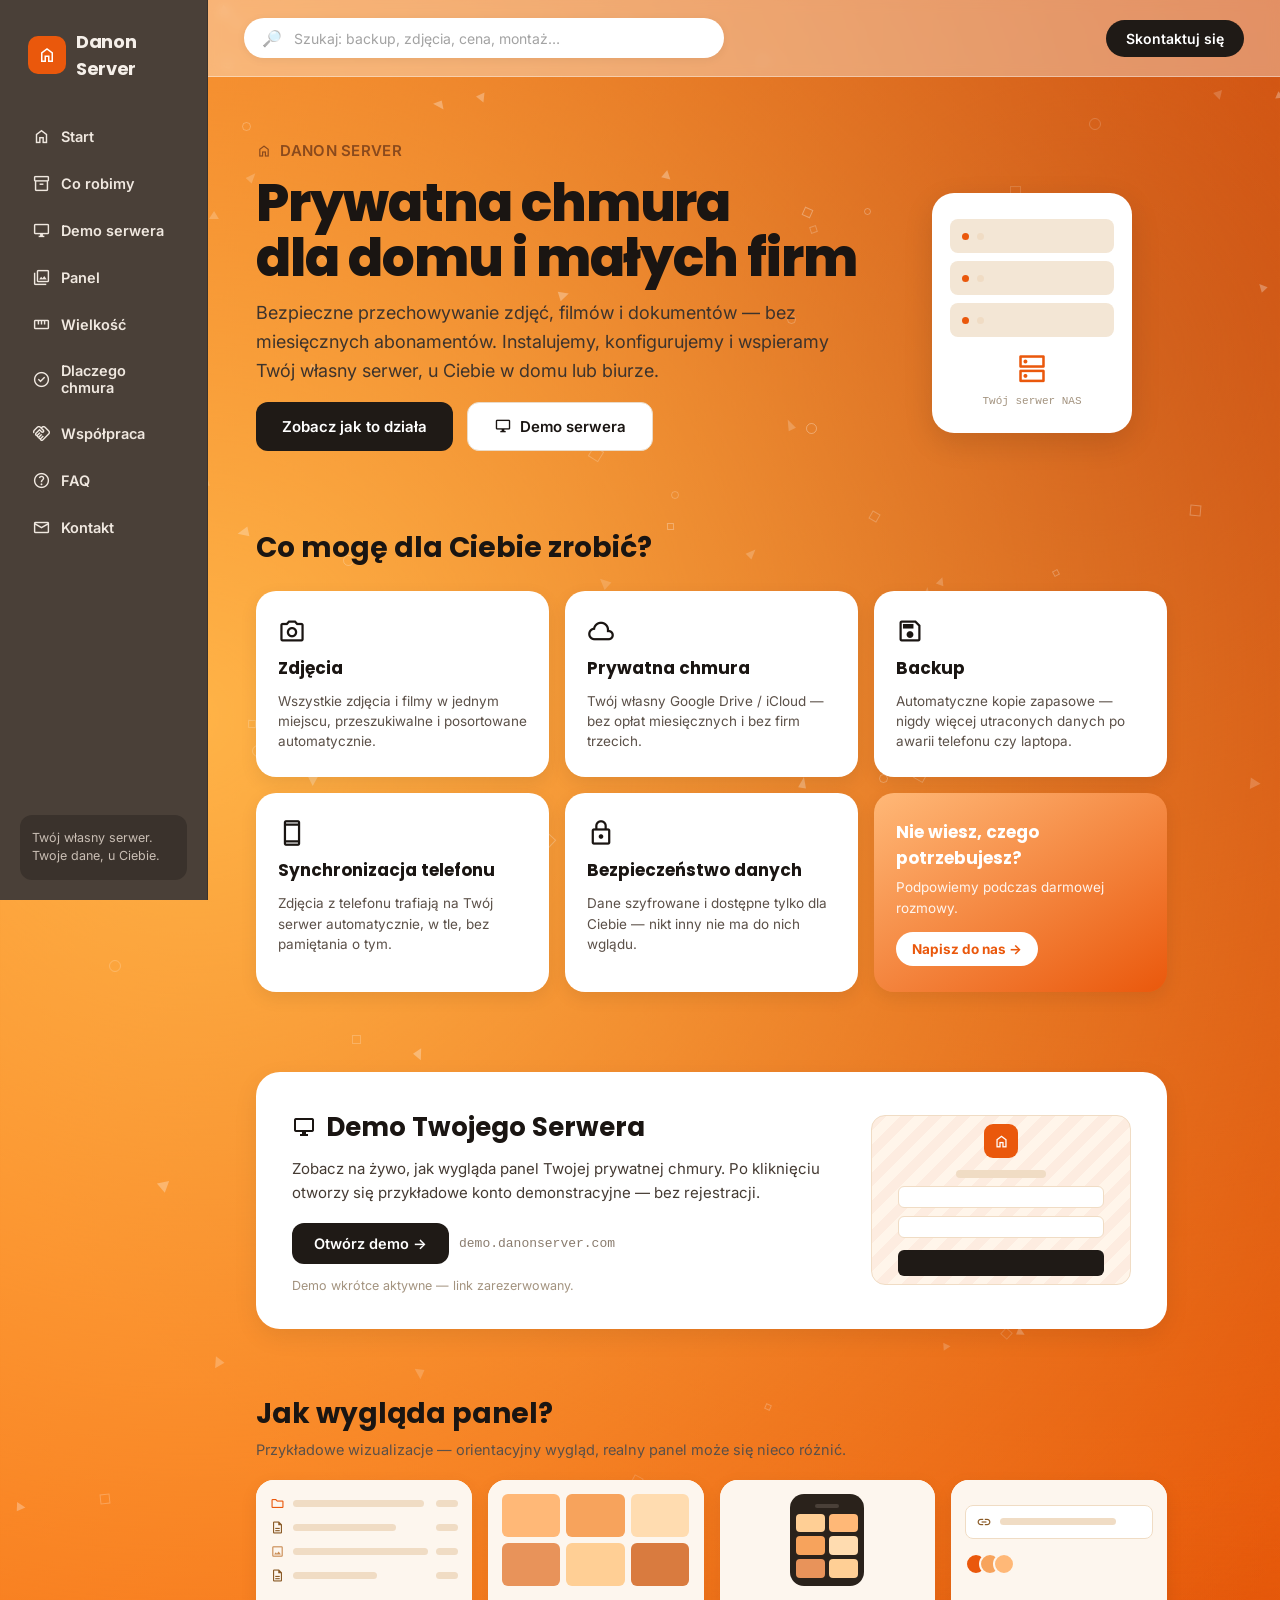
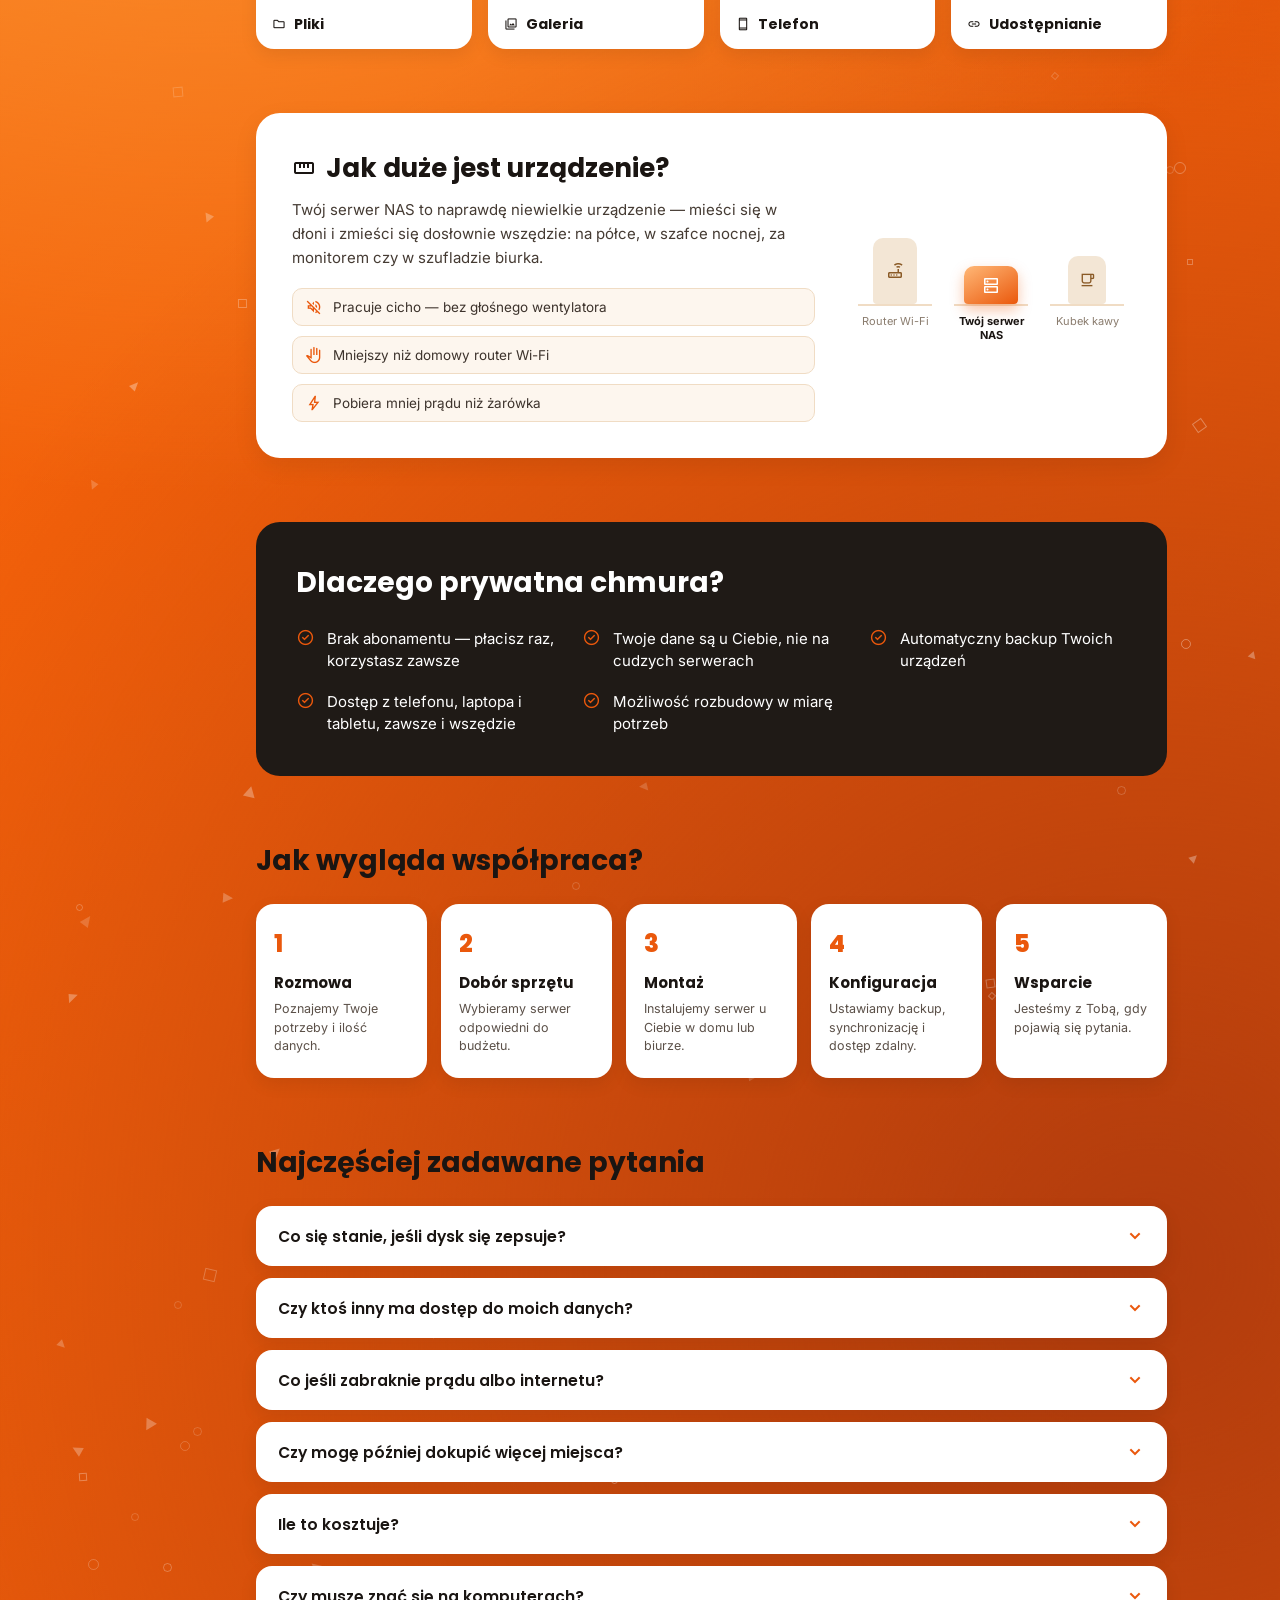
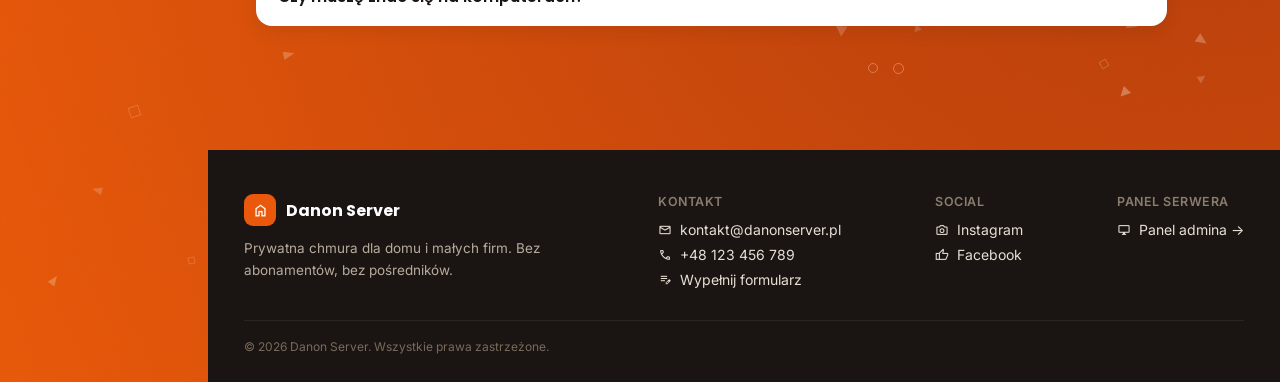
==== index.html @ 7f4d1f21 "Implement DanonServer landing page from Claude Design handoff Static HTML/CSS/JS site: sidebar nav, " ====
<!DOCTYPE html>
<html lang="pl">
<head>
<meta charset="utf-8">
<meta name="viewport" content="width=device-width, initial-scale=1">
<title>Danon Server — prywatna chmura dla domu i małych firm</title>
<meta name="description" content="Prywatna chmura NAS dla domu i małych firm — bezpieczne przechowywanie zdjęć, filmów i dokumentów bez miesięcznych abonamentów. Montaż, konfiguracja i wsparcie u Ciebie w domu lub biurze.">
<meta property="og:type" content="website">
<meta property="og:locale" content="pl_PL">
<meta property="og:title" content="Danon Server — prywatna chmura dla domu i małych firm">
<meta property="og:description" content="Bezpieczne przechowywanie zdjęć, filmów i dokumentów bez miesięcznych abonamentów. Montaż, konfiguracja i wsparcie Twojego własnego serwera NAS.">
<meta property="og:image" content="assets/og-image.png">
<meta name="twitter:card" content="summary_large_image">
<meta name="twitter:title" content="Danon Server — prywatna chmura dla domu i małych firm">
<meta name="twitter:description" content="Bezpieczne przechowywanie zdjęć, filmów i dokumentów bez miesięcznych abonamentów.">
<meta name="twitter:image" content="assets/og-image.png">
<link rel="preconnect" href="https://fonts.googleapis.com">
<link href="https://fonts.googleapis.com/css2?family=Poppins:wght@500;600;700;800&family=Inter:wght@400;500;600&display=swap" rel="stylesheet">
<link href="https://fonts.googleapis.com/css2?family=Material+Symbols+Outlined:opsz,wght,FILL,GRAD@24,400,0,0" rel="stylesheet">
<link rel="stylesheet" href="css/style.css">
</head>
<body>

<div class="page">

  <div class="bg-shapes" id="bg-shapes"></div>

  <aside class="sidebar">
    <div class="sidebar-brand">
      <div class="sidebar-brand-icon"><span class="msi">home</span></div>
      <div class="sidebar-brand-name">Danon Server</div>
    </div>

    <nav class="sidebar-nav">
      <a class="nav-link" href="#start"><span class="msi">home</span> <span class="nav-label">Start</span></a>
      <a class="nav-link" href="#usluga"><span class="msi">inventory_2</span> <span class="nav-label">Co robimy</span></a>
      <a class="nav-link" href="#demo"><span class="msi">desktop_windows</span> <span class="nav-label">Demo serwera</span></a>
      <a class="nav-link" href="#panel"><span class="msi">photo_library</span> <span class="nav-label">Panel</span></a>
      <a class="nav-link" href="#wielkosc"><span class="msi">straighten</span> <span class="nav-label">Wielkość</span></a>
      <a class="nav-link" href="#dlaczego"><span class="msi">check_circle</span> <span class="nav-label">Dlaczego chmura</span></a>
      <a class="nav-link" href="#wspolpraca"><span class="msi">handshake</span> <span class="nav-label">Współpraca</span></a>
      <a class="nav-link" href="#faq"><span class="msi">help</span> <span class="nav-label">FAQ</span></a>
      <a class="nav-link" href="#kontakt"><span class="msi">mail</span> <span class="nav-label">Kontakt</span></a>
    </nav>

    <div class="sidebar-note">Twój własny serwer.<br>Twoje dane, u Ciebie.</div>
  </aside>

  <div class="content">

    <header class="topbar">
      <div class="search">
        <span class="search-icon">🔎</span>
        <input type="text" placeholder="Szukaj: backup, zdjęcia, cena, montaż…">
      </div>
      <div class="topbar-actions">
        <a href="#kontakt" class="btn btn-dark" data-open-contact>Skontaktuj się</a>
      </div>
    </header>

    <main>

      <section id="start" class="hero">
        <div class="eyebrow"><span class="msi">home</span> DANON SERVER</div>
        <div class="hero-row">
          <div class="hero-text">
            <h1>Prywatna chmura<br>dla domu i małych firm</h1>
            <p>Bezpieczne przechowywanie zdjęć, filmów i dokumentów — bez miesięcznych abonamentów. Instalujemy, konfigurujemy i wspieramy Twój własny serwer, u Ciebie w domu lub biurze.</p>
            <div class="hero-actions">
              <a href="#usluga" class="btn btn-dark">Zobacz jak to działa</a>
              <a href="#demo" class="btn btn-light"><span class="msi">desktop_windows</span> Demo serwera</a>
            </div>
          </div>
          <div class="hero-graphic">
            <div class="hero-graphic-rows">
              <div class="hero-graphic-row"><span class="dot dot-on"></span><span class="dot"></span></div>
              <div class="hero-graphic-row"><span class="dot dot-on"></span><span class="dot"></span></div>
              <div class="hero-graphic-row"><span class="dot dot-on"></span><span class="dot"></span></div>
            </div>
            <span class="msi hero-graphic-icon">dns</span>
            <div class="hero-graphic-label">Twój serwer NAS</div>
          </div>
        </div>
      </section>

      <section id="usluga" class="services">
        <h2>Co mogę dla Ciebie zrobić?</h2>
        <div class="services-grid">
          <div class="card card-link">
            <div class="msi card-icon">photo_camera</div>
            <div class="card-title">Zdjęcia</div>
            <div class="card-desc">Wszystkie zdjęcia i filmy w jednym miejscu, przeszukiwalne i posortowane automatycznie.</div>
          </div>
          <div class="card card-link">
            <div class="msi card-icon">cloud</div>
            <div class="card-title">Prywatna chmura</div>
            <div class="card-desc">Twój własny Google Drive / iCloud — bez opłat miesięcznych i bez firm trzecich.</div>
          </div>
          <div class="card card-link">
            <div class="msi card-icon">save</div>
            <div class="card-title">Backup</div>
            <div class="card-desc">Automatyczne kopie zapasowe — nigdy więcej utraconych danych po awarii telefonu czy laptopa.</div>
          </div>
          <div class="card card-link">
            <div class="msi card-icon">smartphone</div>
            <div class="card-title">Synchronizacja telefonu</div>
            <div class="card-desc">Zdjęcia z telefonu trafiają na Twój serwer automatycznie, w tle, bez pamiętania o tym.</div>
          </div>
          <div class="card card-link">
            <div class="msi card-icon">lock</div>
            <div class="card-title">Bezpieczeństwo danych</div>
            <div class="card-desc">Dane szyfrowane i dostępne tylko dla Ciebie — nikt inny nie ma do nich wglądu.</div>
          </div>
          <div class="card card-cta">
            <div class="card-cta-title">Nie wiesz, czego potrzebujesz?</div>
            <div class="card-cta-desc">Podpowiemy podczas darmowej rozmowy.</div>
            <a href="#kontakt" class="card-cta-btn" data-open-contact>Napisz do nas →</a>
          </div>
        </div>
      </section>

      <section id="demo" class="demo">
        <div class="demo-box">
          <div class="demo-text">
            <h2><span class="msi">desktop_windows</span> Demo Twojego Serwera</h2>
            <p>Zobacz na żywo, jak wygląda panel Twojej prywatnej chmury. Po kliknięciu otworzy się przykładowe konto demonstracyjne — bez rejestracji.</p>
            <div class="demo-actions">
              <a href="https://demo.danonserver.com" class="btn btn-dark">Otwórz demo →</a>
              <span class="demo-url">demo.danonserver.com</span>
            </div>
            <div class="demo-note">Demo wkrótce aktywne — link zarezerwowany.</div>
          </div>
          <div class="demo-preview">
            <div class="mock-login">
              <div class="mock-login-logo"><span class="msi">home</span></div>
              <div class="mock-line mock-line-title"></div>
              <div class="mock-input"></div>
              <div class="mock-input"></div>
              <div class="mock-login-btn"></div>
            </div>
          </div>
        </div>
      </section>

      <section id="panel" class="panel">
        <h2>Jak wygląda panel?</h2>
        <p class="panel-subtitle">Przykładowe wizualizacje — orientacyjny wygląd, realny panel może się nieco różnić.</p>
        <div class="panel-grid">
          <div class="panel-card">
            <div class="panel-thumb panel-thumb-files">
              <div class="mock-files">
                <div class="mock-file-row"><span class="msi mock-file-icon" style="color:#ea580c;">folder</span><span class="mock-line" style="width:70%;"></span><span class="mock-line mock-line-sm"></span></div>
                <div class="mock-file-row"><span class="msi mock-file-icon" style="color:#8a5a26;">description</span><span class="mock-line" style="width:55%;"></span><span class="mock-line mock-line-sm"></span></div>
                <div class="mock-file-row"><span class="msi mock-file-icon" style="color:#c98b52;">image</span><span class="mock-line" style="width:80%;"></span><span class="mock-line mock-line-sm"></span></div>
                <div class="mock-file-row"><span class="msi mock-file-icon" style="color:#8a5a26;">description</span><span class="mock-line" style="width:45%;"></span><span class="mock-line mock-line-sm"></span></div>
              </div>
            </div>
            <div class="panel-label"><span class="msi">folder</span> Pliki</div>
          </div>
          <div class="panel-card">
            <div class="panel-thumb panel-thumb-gallery">
              <div class="mock-gallery">
                <span style="background:#ffb877;"></span><span style="background:#f7a35c;"></span><span style="background:#ffdcb0;"></span>
                <span style="background:#e8935a;"></span><span style="background:#ffcf95;"></span><span style="background:#d97b3f;"></span>
              </div>
            </div>
            <div class="panel-label"><span class="msi">photo_library</span> Galeria</div>
          </div>
          <div class="panel-card">
            <div class="panel-thumb panel-thumb-phone">
              <div class="mock-phone">
                <div class="mock-phone-notch"></div>
                <div class="mock-phone-grid">
                  <span style="background:#ffcf95;"></span><span style="background:#ffb877;"></span>
                  <span style="background:#f7a35c;"></span><span style="background:#ffdcb0;"></span>
                  <span style="background:#e8935a;"></span><span style="background:#ffcf95;"></span>
                </div>
              </div>
            </div>
            <div class="panel-label"><span class="msi">smartphone</span> Telefon</div>
          </div>
          <div class="panel-card">
            <div class="panel-thumb panel-thumb-share">
              <div class="mock-share">
                <div class="mock-share-row"><span class="msi" style="color:#8a5a26; font-size:16px;">link</span><span class="mock-line" style="width:70%;"></span></div>
                <div class="mock-share-avatars"><span></span><span></span><span></span></div>
              </div>
            </div>
            <div class="panel-label"><span class="msi">link</span> Udostępnianie</div>
          </div>
        </div>
      </section>

      <section id="wielkosc" class="size">
        <div class="size-box">
          <div class="size-text">
            <h2><span class="msi">straighten</span> Jak duże jest urządzenie?</h2>
            <p>Twój serwer NAS to naprawdę niewielkie urządzenie — mieści się w dłoni i zmieści się dosłownie wszędzie: na półce, w szafce nocnej, za monitorem czy w szufladzie biurka.</p>
            <div class="size-badges">
              <div class="size-badge"><span class="msi">volume_off</span> Pracuje cicho — bez głośnego wentylatora</div>
              <div class="size-badge"><span class="msi">back_hand</span> Mniejszy niż domowy router Wi-Fi</div>
              <div class="size-badge"><span class="msi">bolt</span> Pobiera mniej prądu niż żarówka</div>
            </div>
          </div>
          <div class="size-compare">
            <div class="size-compare-item">
              <div class="size-shape-slot"><div class="size-shape size-shape-router"><span class="msi">router</span></div></div>
              <div class="size-compare-label">Router Wi-Fi</div>
            </div>
            <div class="size-compare-item">
              <div class="size-shape-slot"><div class="size-shape size-shape-nas"><span class="msi">dns</span></div></div>
              <div class="size-compare-label size-compare-label-main">Twój serwer NAS</div>
            </div>
            <div class="size-compare-item">
              <div class="size-shape-slot"><div class="size-shape size-shape-cup"><span class="msi">local_cafe</span></div></div>
              <div class="size-compare-label">Kubek kawy</div>
            </div>
          </div>
        </div>
      </section>

      <section id="dlaczego" class="why">
        <div class="why-box">
          <h2>Dlaczego prywatna chmura?</h2>
          <div class="why-grid">
            <div class="why-item"><span class="msi">check_circle</span><span>Brak abonamentu — płacisz raz, korzystasz zawsze</span></div>
            <div class="why-item"><span class="msi">check_circle</span><span>Twoje dane są u Ciebie, nie na cudzych serwerach</span></div>
            <div class="why-item"><span class="msi">check_circle</span><span>Automatyczny backup Twoich urządzeń</span></div>
            <div class="why-item"><span class="msi">check_circle</span><span>Dostęp z telefonu, laptopa i tabletu, zawsze i wszędzie</span></div>
            <div class="why-item"><span class="msi">check_circle</span><span>Możliwość rozbudowy w miarę potrzeb</span></div>
          </div>
        </div>
      </section>

      <section id="wspolpraca" class="process">
        <h2>Jak wygląda współpraca?</h2>
        <div class="process-grid">
          <div class="process-card">
            <div class="process-num">1</div>
            <div class="process-title">Rozmowa</div>
            <div class="process-desc">Poznajemy Twoje potrzeby i ilość danych.</div>
          </div>
          <div class="process-card">
            <div class="process-num">2</div>
            <div class="process-title">Dobór sprzętu</div>
            <div class="process-desc">Wybieramy serwer odpowiedni do budżetu.</div>
          </div>
          <div class="process-card">
            <div class="process-num">3</div>
            <div class="process-title">Montaż</div>
            <div class="process-desc">Instalujemy serwer u Ciebie w domu lub biurze.</div>
          </div>
          <div class="process-card">
            <div class="process-num">4</div>
            <div class="process-title">Konfiguracja</div>
            <div class="process-desc">Ustawiamy backup, synchronizację i dostęp zdalny.</div>
          </div>
          <div class="process-card">
            <div class="process-num">5</div>
            <div class="process-title">Wsparcie</div>
            <div class="process-desc">Jesteśmy z Tobą, gdy pojawią się pytania.</div>
          </div>
        </div>
      </section>

      <section id="faq" class="faq">
        <h2>Najczęściej zadawane pytania</h2>
        <div class="faq-list">
          <details class="faq-item">
            <summary>Co się stanie, jeśli dysk się zepsuje?</summary>
            <div class="faq-answer">W zależności od wybranej konfiguracji dane mogą być zabezpieczone kopią zapasową lub redundancją dysków (RAID) — dobieramy to podczas pierwszej rozmowy, tak żeby ryzyko utraty danych było jak najmniejsze. W razie awarii pomagamy w wymianie sprzętu.</div>
          </details>
          <details class="faq-item">
            <summary>Czy ktoś inny ma dostęp do moich danych?</summary>
            <div class="faq-answer">Nie. Dane trafiają wyłącznie na Twój prywatny serwer, u Ciebie w domu lub biurze — nie przechodzą przez zewnętrzne firmy ani chmury publiczne.</div>
          </details>
          <details class="faq-item">
            <summary>Co jeśli zabraknie prądu albo internetu?</summary>
            <div class="faq-answer">Serwer wznawia pracę automatycznie po przywróceniu zasilania. Bez internetu nie zadziała zdalny dostęp spoza domu, ale pliki dostępne w Twojej sieci lokalnej pozostają na miejscu.</div>
          </details>
          <details class="faq-item">
            <summary>Czy mogę później dokupić więcej miejsca?</summary>
            <div class="faq-answer">Tak — to jedna z głównych zalet własnego serwera. W miarę potrzeb możemy rozbudować przestrzeń dyskową, bez przenoszenia się na inną usługę.</div>
          </details>
          <details class="faq-item">
            <summary>Ile to kosztuje?</summary>
            <div class="faq-answer">Cena zależy od wybranego sprzętu i zakresu usługi (montaż, konfiguracja, wsparcie). Najlepiej ustalić to podczas krótkiej, darmowej rozmowy — <a href="#kontakt" data-open-contact>napisz do nas</a>.</div>
          </details>
          <details class="faq-item">
            <summary>Czy muszę znać się na komputerach?</summary>
            <div class="faq-answer">Nie. Całą instalację i konfigurację robimy za Ciebie, a panel jest prosty w obsłudze — podobnie jak aplikacja w telefonie.</div>
          </details>
        </div>
      </section>

    </main>

    <footer id="kontakt" class="footer">
      <div class="footer-row">
        <div class="footer-brand">
          <div class="footer-brand-head">
            <div class="footer-brand-icon"><span class="msi">home</span></div>
            <div class="footer-brand-name">Danon Server</div>
          </div>
          <div class="footer-brand-desc">Prywatna chmura dla domu i małych firm. Bez abonamentów, bez pośredników.</div>
        </div>
        <div class="footer-col">
          <div class="footer-col-title">KONTAKT</div>
          <a href="mailto:kontakt@danonserver.pl"><span class="msi">mail</span> kontakt@danonserver.pl</a>
          <a href="tel:+48123456789"><span class="msi">call</span> +48 123 456 789</a>
          <a href="#kontakt" data-open-contact><span class="msi">edit_note</span> Wypełnij formularz</a>
        </div>
        <div class="footer-col">
          <div class="footer-col-title">SOCIAL</div>
          <a href="https://instagram.com/danonserver"><span class="msi">photo_camera</span> Instagram</a>
          <a href="https://facebook.com/danonserver"><span class="msi">thumb_up</span> Facebook</a>
        </div>
        <div class="footer-col">
          <div class="footer-col-title">PANEL SERWERA</div>
          <a href="http://192.168.0.199:3000/"><span class="msi">desktop_windows</span> Panel admina →</a>
        </div>
      </div>
      <div class="footer-bottom">© 2026 Danon Server. Wszystkie prawa zastrzeżone.</div>
    </footer>

  </div>
</div>

<div class="modal-overlay" id="contact-modal" hidden>
  <div class="modal" role="dialog" aria-modal="true" aria-labelledby="contact-modal-title">
    <button type="button" class="modal-close" id="contact-modal-close" aria-label="Zamknij formularz">
      <span class="msi">close</span>
    </button>

    <div id="contact-form-wrap">
      <h3 id="contact-modal-title">Skontaktuj się z nami</h3>
      <p class="modal-sub">Zostaw namiary — oddzwonimy lub napiszemy z wyceną dopasowaną do Twoich potrzeb.</p>

      <form id="contact-form" novalidate>
        <label class="form-label">
          E-mail lub numer telefonu *
          <input type="text" name="contact" id="contact-field" required placeholder="np. jan@przyklad.pl lub 600 000 000">
        </label>

        <fieldset class="form-fieldset">
          <legend>Do czego potrzebujesz serwera?</legend>
          <div class="pill-row">
            <label class="radio-pill"><input type="radio" name="usage" value="Dom" checked><span>Dom</span></label>
            <label class="radio-pill"><input type="radio" name="usage" value="Firma"><span>Firma</span></label>
          </div>
        </fieldset>

        <fieldset class="form-fieldset">
          <legend>Ile miejsca potrzebujesz?</legend>
          <div class="pill-row">
            <label class="radio-pill"><input type="radio" name="storage" value="500 GB"><span>500 GB</span></label>
            <label class="radio-pill"><input type="radio" name="storage" value="1 TB" checked><span>1 TB</span></label>
            <label class="radio-pill"><input type="radio" name="storage" value="2 TB"><span>2 TB</span></label>
            <label class="radio-pill"><input type="radio" name="storage" value="4 TB+"><span>4 TB+</span></label>
            <label class="radio-pill"><input type="radio" name="storage" value="Nie wiem"><span>Nie wiem</span></label>
          </div>
        </fieldset>

        <label class="form-label">
          Preferowana pora kontaktu
          <select name="when">
            <option value="Dowolna pora">Dowolna pora</option>
            <option value="8:00–12:00">8:00–12:00</option>
            <option value="12:00–16:00">12:00–16:00</option>
            <option value="16:00–20:00">16:00–20:00</option>
            <option value="Inna – napiszę w wiadomości">Inna – napiszę w wiadomości</option>
          </select>
        </label>

        <fieldset class="form-fieldset">
          <legend>Jak wolisz, żebyśmy się odezwali?</legend>
          <div class="pill-row">
            <label class="radio-pill"><input type="radio" name="method" value="E-mail" checked><span>E-mail</span></label>
            <label class="radio-pill"><input type="radio" name="method" value="SMS"><span>SMS</span></label>
            <label class="radio-pill"><input type="radio" name="method" value="Telefonicznie"><span>Telefonicznie</span></label>
          </div>
        </fieldset>

        <label class="form-label">
          Wiadomość (opcjonalnie)
          <textarea name="message" rows="3" placeholder="Opisz w skrócie swoją sytuację albo zadaj pytanie…"></textarea>
        </label>

        <label class="checkbox-row">
          <input type="checkbox" name="moreInfo">
          <span>Chcę otrzymać więcej informacji o usłudze, zanim porozmawiamy</span>
        </label>

        <div class="form-error" id="contact-form-error" hidden>Podaj e-mail lub numer telefonu, żebyśmy mogli się z Tobą skontaktować.</div>

        <button type="submit" class="btn btn-dark form-submit">Wyślij zapytanie</button>
      </form>
    </div>

    <div id="contact-form-done" class="contact-done" hidden>
      <span class="msi contact-done-icon">check_circle</span>
      <h3>Otwieramy wiadomość e-mail</h3>
      <p>Przygotowaliśmy gotową wiadomość z Twoimi odpowiedziami — wystarczy ją wysłać z Twojego programu pocztowego. Odezwiemy się najszybciej jak to możliwe.</p>
      <button type="button" class="btn btn-light" id="contact-form-close-done">Zamknij</button>
    </div>
  </div>
</div>

<script src="js/main.js"></script>
</body>
</html>
---- css/style.css ----
:root {
  --sidebar-w: 208px;
}

* { box-sizing: border-box; }

html, body {
  margin: 0;
  background: #0d0d0d;
  overflow-x: hidden;
  scroll-behavior: smooth;
}

body {
  font-family: 'Inter', sans-serif;
  color: #262220;
}

a { color: #c2410c; text-decoration: none; }
a:hover { color: #ea580c; }
::placeholder { color: #a3a3a3; }

.msi {
  font-family: 'Material Symbols Outlined';
  font-weight: 400;
  font-style: normal;
  line-height: 1;
  vertical-align: middle;
  display: inline-block;
}

/* ---------- page / background ---------- */

.page {
  display: flex;
  min-height: 100vh;
  position: relative;
  overflow-x: hidden;
  background:
    radial-gradient(circle at 15% 20%, #ffb347 0%, transparent 45%),
    radial-gradient(circle at 85% 10%, #c1440e 0%, transparent 40%),
    radial-gradient(circle at 90% 80%, #b23c0d 0%, transparent 45%),
    linear-gradient(135deg, #ff7a1a 0%, #f2600a 45%, #e0540a 100%);
}

.bg-shapes {
  position: absolute;
  inset: 0;
  pointer-events: none;
  z-index: 1;
  overflow: hidden;
}

.bg-shapes span {
  position: absolute;
}

/* ---------- sidebar ---------- */

.sidebar {
  width: var(--sidebar-w);
  background: #4a4038;
  border-right: 1px solid #3a322c;
  padding: 28px 20px 20px;
  display: flex;
  flex-direction: column;
  gap: 6px;
  position: fixed;
  left: 0;
  top: 0;
  height: 100vh;
  overflow-y: auto;
  z-index: 10;
}

.sidebar-brand {
  display: flex;
  align-items: center;
  gap: 10px;
  margin-bottom: 28px;
  padding: 0 8px;
}

.sidebar-brand-icon {
  width: 38px;
  height: 38px;
  border-radius: 10px;
  background: #ea580c;
  display: flex;
  align-items: center;
  justify-content: center;
  flex: 0 0 auto;
  color: #fff;
  font-size: 20px;
}

.sidebar-brand-name {
  font-family: 'Poppins', sans-serif;
  font-weight: 700;
  font-size: 18px;
  color: #f5efe9;
  letter-spacing: -0.02em;
}

.sidebar-nav {
  display: flex;
  flex-direction: column;
  gap: 6px;
}

.nav-link {
  padding: 11px 12px;
  border-radius: 10px;
  font-weight: 600;
  font-size: 14.5px;
  color: #f0e8e0;
  display: flex;
  align-items: center;
  gap: 10px;
}

.nav-link .msi { font-size: 19px; }
.nav-link:hover { background: rgba(255,255,255,0.08); color: #f0e8e0; }

.sidebar-note {
  margin-top: auto;
  padding: 14px 12px;
  background: #3a322c;
  border-radius: 12px;
  font-size: 12.5px;
  color: #c9beb4;
  line-height: 1.5;
  flex-shrink: 0;
}

/* ---------- content ---------- */

.content {
  flex: 1;
  display: flex;
  flex-direction: column;
  min-width: 0;
  overflow-x: hidden;
  margin-left: var(--sidebar-w);
  position: relative;
  z-index: 2;
}

.topbar {
  display: flex;
  align-items: center;
  gap: 16px;
  padding: 18px 36px;
  background: rgba(255,255,255,0.35);
  backdrop-filter: blur(6px);
  border-bottom: 1px solid rgba(255,255,255,0.4);
  position: sticky;
  top: 0;
  z-index: 5;
}

.search {
  flex: 1 1 auto;
  min-width: 0;
  max-width: 480px;
  display: flex;
  align-items: center;
  gap: 10px;
  background: #fff;
  border-radius: 999px;
  padding: 10px 18px;
  box-shadow: 0 2px 10px rgba(0,0,0,0.06);
}

.search-icon { opacity: 0.5; }

.search input {
  border: none;
  outline: none;
  flex: 1;
  min-width: 0;
  font-family: 'Inter', sans-serif;
  font-size: 14px;
  background: transparent;
  color: #262220;
}

.topbar-actions {
  margin-left: auto;
  display: flex;
  gap: 10px;
  flex-shrink: 0;
}

.btn {
  font-weight: 600;
  transition: background .15s;
  display: inline-flex;
  align-items: center;
  gap: 8px;
}

.btn-dark {
  background: #1f1a16;
  color: #fff;
  font-size: 14px;
  padding: 10px 20px;
  border-radius: 999px;
}
.btn-dark:hover { background: #1f1f1f; color: #fff; }

main {
  padding: 0 113px 80px 48px;
  max-width: 100%;
  width: 100%;
}

section { scroll-margin-top: 90px; }

/* ---------- hero ---------- */

.hero {
  padding: 64px 0 40px;
  display: flex;
  flex-direction: column;
  gap: 16px;
}

.eyebrow {
  font-size: 15px;
  font-weight: 600;
  color: #8a4a1d;
  letter-spacing: 0.02em;
  display: flex;
  align-items: center;
  gap: 8px;
}
.eyebrow .msi { font-size: 16px; }

.hero-row {
  display: flex;
  align-items: center;
  justify-content: flex-start;
  gap: 36px;
  flex-wrap: wrap;
}

.hero-text {
  flex: 1 1 480px;
  min-width: 280px;
  max-width: 640px;
}

.hero-text h1 {
  font-family: 'Poppins', sans-serif;
  font-size: 52px;
  font-weight: 800;
  line-height: 1.05;
  margin: 0;
  color: #1a1512;
  letter-spacing: -0.02em;
}

.hero-text p {
  font-size: 18px;
  line-height: 1.6;
  color: #3d332c;
  max-width: 600px;
  margin: 14px 0 8px;
}

.hero-actions {
  display: flex;
  gap: 14px;
  margin-top: 16px;
}

.btn-dark.hero-actions,
.hero-actions .btn-dark {
  font-size: 15px;
  padding: 14px 26px;
  border-radius: 12px;
}

.btn-light {
  background: #fff;
  color: #1a1512;
  font-size: 15px;
  padding: 14px 26px;
  border-radius: 12px;
  border: 1px solid #eadbc8;
}
.btn-light .msi { font-size: 18px; }

.hero-graphic {
  flex: 0 0 200px;
  display: flex;
  flex-direction: column;
  align-items: center;
  gap: 10px;
  background: #fff;
  border-radius: 22px;
  padding: 26px 18px;
  box-shadow: 0 10px 30px rgba(0,0,0,0.12);
}

.hero-graphic-rows {
  width: 100%;
  display: flex;
  flex-direction: column;
  gap: 8px;
}

.hero-graphic-row {
  height: 34px;
  border-radius: 8px;
  background: #f3e6d5;
  display: flex;
  align-items: center;
  padding: 0 12px;
  gap: 8px;
}

.dot {
  width: 7px;
  height: 7px;
  border-radius: 50%;
  background: #f0dcc4;
  flex: 0 0 auto;
}
.dot-on { background: #ea580c; }

.hero-graphic-icon {
  font-size: 34px;
  color: #ea580c;
  margin-top: 4px;
}

.hero-graphic-label {
  font-size: 11px;
  color: #a3937f;
  font-family: monospace;
  text-align: center;
}

/* ---------- services ---------- */

.services { padding: 36px 0; }

.services h2 {
  font-family: 'Poppins', sans-serif;
  font-size: 28px;
  font-weight: 700;
  color: #1a1512;
  margin: 0 0 22px;
}

.services-grid {
  display: grid;
  grid-template-columns: repeat(3, 1fr);
  gap: 16px;
}

.card {
  background: #fff;
  border-radius: 20px;
  padding: 26px 22px;
  display: flex;
  flex-direction: column;
  gap: 10px;
  box-shadow: 0 6px 18px rgba(0,0,0,0.08);
}

.card-link { transition: all .18s; }
.card-link:hover { transform: translateY(-3px); box-shadow: 0 14px 30px rgba(0,0,0,0.18); }

.card-icon { font-size: 28px; color: #1a1512; }

.card-title {
  font-family: 'Poppins', sans-serif;
  font-weight: 700;
  font-size: 17px;
  color: #1a1512;
}

.card-desc {
  font-size: 13.5px;
  color: #5b5048;
  line-height: 1.5;
}

.card-cta {
  background: linear-gradient(150deg, #ffb877, #ea580c);
  border-radius: 20px;
  padding: 26px 22px;
  display: flex;
  flex-direction: column;
  justify-content: center;
  gap: 6px;
  color: #fff;
}

.card-cta-title {
  font-family: 'Poppins', sans-serif;
  font-weight: 700;
  font-size: 17px;
}

.card-cta-desc {
  font-size: 13.5px;
  opacity: 0.9;
  line-height: 1.5;
}

.card-cta-btn {
  margin-top: 8px;
  align-self: flex-start;
  background: #fff;
  color: #ea580c;
  font-weight: 700;
  font-size: 13.5px;
  padding: 9px 16px;
  border-radius: 999px;
}
.card-cta-btn:hover { color: #ea580c; }

/* ---------- demo ---------- */

.demo { padding: 44px 0; }

.demo-box {
  background: #fff;
  border-radius: 24px;
  padding: 36px;
  box-shadow: 0 8px 24px rgba(0,0,0,0.08);
  display: flex;
  align-items: center;
  gap: 32px;
  flex-wrap: wrap;
}

.demo-text { flex: 1; min-width: 260px; }

.demo-text h2 {
  font-family: 'Poppins', sans-serif;
  font-size: 26px;
  font-weight: 700;
  color: #1a1512;
  margin: 0 0 10px;
  display: flex;
  align-items: center;
  gap: 10px;
}
.demo-text h2 .msi { font-size: 24px; }

.demo-text p {
  font-size: 15px;
  line-height: 1.6;
  color: #453b33;
  margin: 0 0 18px;
}

.demo-actions {
  display: flex;
  gap: 10px;
  flex-wrap: wrap;
  align-items: center;
}

.demo-actions .btn-dark {
  font-size: 14.5px;
  padding: 12px 22px;
  border-radius: 12px;
}

.demo-url {
  font-size: 13px;
  color: #8a7c6e;
  font-family: monospace;
}

.demo-note {
  margin-top: 14px;
  font-size: 12.5px;
  color: #a3937f;
}

.demo-preview {
  flex: 0 0 260px;
  height: 170px;
  border-radius: 14px;
  background: repeating-linear-gradient(135deg, #fdece0, #fdece0 10px, #fff5ea 10px, #fff5ea 20px);
  border: 1px solid #f0dcc4;
  display: flex;
  align-items: center;
  justify-content: center;
  font-family: monospace;
  font-size: 12px;
  color: #a3937f;
  text-align: center;
  padding: 12px;
}

/* ---------- panel ---------- */

.panel { padding: 20px 0 44px; }

.panel h2 {
  font-family: 'Poppins', sans-serif;
  font-size: 28px;
  font-weight: 700;
  color: #1a1512;
  margin: 0 0 6px;
}

.panel-subtitle {
  font-size: 14.5px;
  color: #5b5048;
  margin: 0 0 22px;
}

.panel-grid {
  display: grid;
  grid-template-columns: repeat(4, 1fr);
  gap: 16px;
}

.panel-card {
  background: #fff;
  border-radius: 18px;
  overflow: hidden;
  box-shadow: 0 6px 18px rgba(0,0,0,0.08);
}

.panel-thumb {
  height: 120px;
  display: flex;
  align-items: center;
  justify-content: center;
  font-family: monospace;
  font-size: 11px;
  text-align: center;
  padding: 0 8px;
}

.panel-thumb-files, .panel-thumb-gallery, .panel-thumb-phone, .panel-thumb-share {
  background: #fdf6ee;
  padding: 14px;
}

/* -- files mockup -- */

.mock-files {
  width: 100%;
  display: flex;
  flex-direction: column;
  gap: 9px;
}

.mock-file-row {
  display: flex;
  align-items: center;
  gap: 8px;
}

.mock-file-icon { font-size: 15px; flex: 0 0 auto; }

.mock-line {
  height: 7px;
  border-radius: 4px;
  background: #f0dcc4;
  display: inline-block;
}

.mock-line-sm { width: 22px; margin-left: auto; flex: 0 0 auto; }

/* -- gallery mockup -- */

.mock-gallery {
  width: 100%;
  height: 100%;
  display: grid;
  grid-template-columns: repeat(3, 1fr);
  gap: 6px;
}

.mock-gallery span { border-radius: 6px; }

/* -- phone mockup -- */

.mock-phone {
  width: 74px;
  height: 100%;
  margin: 0 auto;
  background: #2a221b;
  border-radius: 14px;
  padding: 10px 6px 8px;
  display: flex;
  flex-direction: column;
  align-items: center;
  gap: 6px;
  box-sizing: border-box;
}

.mock-phone-notch {
  width: 24px;
  height: 4px;
  border-radius: 3px;
  background: #4a4038;
  flex: 0 0 auto;
}

.mock-phone-grid {
  flex: 1;
  width: 100%;
  display: grid;
  grid-template-columns: repeat(2, 1fr);
  gap: 4px;
}

.mock-phone-grid span { border-radius: 4px; }

/* -- share mockup -- */

.mock-share {
  width: 100%;
  display: flex;
  flex-direction: column;
  justify-content: center;
  gap: 14px;
}

.mock-share-row {
  display: flex;
  align-items: center;
  gap: 8px;
  background: #fff;
  border: 1px solid #f0dcc4;
  border-radius: 8px;
  padding: 8px 10px;
}

.mock-share-avatars {
  display: flex;
}

.mock-share-avatars span {
  width: 22px;
  height: 22px;
  border-radius: 50%;
  background: #ea580c;
  border: 2px solid #fdf6ee;
  margin-left: -8px;
}
.mock-share-avatars span:first-child { margin-left: 0; }
.mock-share-avatars span:nth-child(2) { background: #f7a35c; }
.mock-share-avatars span:nth-child(3) { background: #ffb877; }

/* -- login mockup (demo section) -- */

.mock-login {
  width: 100%;
  display: flex;
  flex-direction: column;
  align-items: center;
  gap: 8px;
}

.mock-login-logo {
  width: 34px;
  height: 34px;
  border-radius: 9px;
  background: #ea580c;
  color: #fff;
  font-size: 17px;
  display: flex;
  align-items: center;
  justify-content: center;
  margin-bottom: 4px;
}

.mock-line-title {
  width: 90px;
  height: 8px;
}

.mock-input {
  width: 88%;
  height: 22px;
  border-radius: 6px;
  background: #fff;
  border: 1px solid #f0dcc4;
}

.mock-login-btn {
  width: 88%;
  height: 26px;
  border-radius: 6px;
  background: #1f1a16;
  margin-top: 4px;
}

.panel-label {
  padding: 14px 16px;
  font-family: 'Poppins', sans-serif;
  font-weight: 700;
  font-size: 14px;
  color: #1a1512;
  display: flex;
  align-items: center;
  gap: 8px;
}

/* ---------- size comparison ---------- */

.size { padding: 20px 0 44px; }

.size-box {
  background: #fff;
  border-radius: 24px;
  padding: 36px;
  box-shadow: 0 8px 24px rgba(0,0,0,0.08);
  display: flex;
  align-items: center;
  gap: 36px;
  flex-wrap: wrap;
}

.size-text { flex: 1; min-width: 260px; }

.size-text h2 {
  font-family: 'Poppins', sans-serif;
  font-size: 26px;
  font-weight: 700;
  color: #1a1512;
  margin: 0 0 10px;
  display: flex;
  align-items: center;
  gap: 10px;
}
.size-text h2 .msi { font-size: 24px; }

.size-text p {
  font-size: 15px;
  line-height: 1.6;
  color: #453b33;
  margin: 0 0 18px;
}

.size-badges {
  display: flex;
  flex-direction: column;
  gap: 10px;
}

.size-badge {
  display: flex;
  align-items: center;
  gap: 10px;
  font-size: 13.5px;
  color: #3d332c;
  background: #fdf6ee;
  border: 1px solid #f0dcc4;
  border-radius: 10px;
  padding: 9px 12px;
}
.size-badge .msi { color: #ea580c; font-size: 18px; }

.size-compare {
  flex: 0 0 280px;
  display: flex;
  align-items: flex-start;
  justify-content: center;
  gap: 22px;
}

.size-compare-item {
  display: flex;
  flex-direction: column;
  align-items: center;
  gap: 8px;
  width: 74px;
}

.size-shape-slot {
  height: 78px;
  width: 100%;
  display: flex;
  align-items: flex-end;
  justify-content: center;
  border-bottom: 2px solid #f0dcc4;
}

.size-shape {
  display: flex;
  align-items: center;
  justify-content: center;
  border-radius: 10px 10px 4px 4px;
  background: #f3e6d5;
  color: #8a5a26;
}

.size-shape-router { width: 44px; height: 66px; font-size: 20px; }

.size-shape-nas {
  width: 54px;
  height: 38px;
  background: linear-gradient(150deg, #ffb877, #ea580c);
  color: #fff;
  font-size: 20px;
  box-shadow: 0 6px 14px rgba(234,88,12,0.35);
}

.size-shape-cup { width: 38px; height: 48px; font-size: 18px; }

.size-compare-label {
  font-size: 11px;
  color: #8a7c6e;
  text-align: center;
  line-height: 1.3;
}
.size-compare-label-main { font-weight: 700; color: #1a1512; }

/* ---------- why ---------- */

.why { padding: 20px 0 44px; }

.why-box {
  background: #1f1a16;
  border-radius: 24px;
  padding: 40px;
  color: #fff;
}

.why-box h2 {
  font-family: 'Poppins', sans-serif;
  font-size: 28px;
  font-weight: 700;
  margin: 0 0 24px;
}

.why-grid {
  display: grid;
  grid-template-columns: repeat(3, 1fr);
  gap: 18px 28px;
}

.why-item {
  display: flex;
  gap: 12px;
  align-items: flex-start;
}

.why-item .msi { color: #ea580c; font-size: 19px; }
.why-item span:last-child { font-size: 15px; line-height: 1.5; }

/* ---------- process ---------- */

.process { padding: 20px 0 44px; }

.process h2 {
  font-family: 'Poppins', sans-serif;
  font-size: 28px;
  font-weight: 700;
  color: #1a1512;
  margin: 0 0 22px;
}

.process-grid {
  display: grid;
  grid-template-columns: repeat(5, 1fr);
  gap: 14px;
}

.process-card {
  background: #fff;
  border-radius: 18px;
  padding: 22px 18px;
  box-shadow: 0 6px 18px rgba(0,0,0,0.08);
}

.process-num {
  font-family: 'Poppins', sans-serif;
  font-weight: 800;
  font-size: 24px;
  color: #ea580c;
  margin-bottom: 10px;
}

.process-title {
  font-family: 'Poppins', sans-serif;
  font-weight: 700;
  font-size: 15px;
  color: #1a1512;
  margin-bottom: 6px;
}

.process-desc {
  font-size: 12.5px;
  color: #5b5048;
  line-height: 1.5;
}

/* ---------- faq ---------- */

.faq { padding: 20px 0 44px; }

.faq h2 {
  font-family: 'Poppins', sans-serif;
  font-size: 28px;
  font-weight: 700;
  color: #1a1512;
  margin: 0 0 22px;
}

.faq-list {
  display: flex;
  flex-direction: column;
  gap: 12px;
}

.faq-item {
  background: #fff;
  border-radius: 16px;
  padding: 0 22px;
  box-shadow: 0 6px 18px rgba(0,0,0,0.08);
}

.faq-item summary {
  cursor: pointer;
  list-style: none;
  padding: 18px 0;
  font-family: 'Poppins', sans-serif;
  font-weight: 600;
  font-size: 15.5px;
  color: #1a1512;
  display: flex;
  align-items: center;
  justify-content: space-between;
  gap: 12px;
}

.faq-item summary::-webkit-details-marker { display: none; }

.faq-item summary::after {
  content: 'expand_more';
  font-family: 'Material Symbols Outlined';
  font-size: 20px;
  color: #ea580c;
  flex: 0 0 auto;
  transition: transform .2s;
}

.faq-item[open] summary::after { transform: rotate(180deg); }

.faq-answer {
  font-size: 14px;
  line-height: 1.6;
  color: #5b5048;
  padding: 0 0 18px;
}

.faq-answer a { font-weight: 600; }

/* ---------- footer ---------- */

.footer {
  background: #1a1512;
  color: #fff;
  padding: 44px 36px 28px;
}

.footer-row {
  max-width: 1100px;
  display: flex;
  justify-content: space-between;
  gap: 40px;
  flex-wrap: wrap;
}

.footer-brand { max-width: 320px; }

.footer-brand-head {
  display: flex;
  align-items: center;
  gap: 10px;
  margin-bottom: 12px;
}

.footer-brand-icon {
  width: 32px;
  height: 32px;
  border-radius: 9px;
  background: #ea580c;
  display: flex;
  align-items: center;
  justify-content: center;
  color: #fff;
  font-size: 17px;
}

.footer-brand-name {
  font-family: 'Poppins', sans-serif;
  font-weight: 700;
  font-size: 16px;
}

.footer-brand-desc {
  font-size: 13.5px;
  color: #b8ab9e;
  line-height: 1.6;
}

.footer-col {
  display: flex;
  flex-direction: column;
  gap: 8px;
  font-size: 14px;
}

.footer-col-title {
  color: #8a7c6e;
  font-weight: 600;
  font-size: 12.5px;
  letter-spacing: 0.04em;
  margin-bottom: 4px;
}

.footer-col a {
  color: #e8ded4;
  display: flex;
  align-items: center;
  gap: 8px;
}
.footer-col a:hover { color: #fff; }

.footer-bottom {
  max-width: 1100px;
  margin-top: 32px;
  padding-top: 18px;
  border-top: 1px solid #2c2620;
  font-size: 12px;
  color: #786a5c;
}

/* ---------- mobile & tablet: collapsed icon-only sidebar ---------- */

@media (max-width: 1024px) {
  :root { --sidebar-w: 64px; }

  .sidebar {
    padding: 16px 8px;
    align-items: center;
    gap: 4px;
  }

  .sidebar-brand { padding: 0; margin-bottom: 18px; }
  .sidebar-brand-name,
  .nav-label,
  .sidebar-note { display: none; }

  .nav-link { justify-content: center; padding: 12px 0; width: 100%; }
  .nav-link .msi { font-size: 22px; }

  main { padding: 0 16px 56px; }

  .topbar { padding: 12px 14px; gap: 10px; }
  .search { max-width: none; padding: 9px 14px; }
  .search input { font-size: 13px; }
  .topbar-actions .btn-dark { padding: 9px 14px; font-size: 13px; white-space: nowrap; }

  .hero { padding: 32px 0 24px; }
  .hero-text { min-width: 0; flex-basis: 100%; }
  .hero-text h1 { font-size: 32px; }
  .hero-text p { font-size: 15.5px; }
  .hero-actions { flex-wrap: wrap; }
  .hero-graphic { flex-basis: 100%; max-width: 240px; }

  .services-grid,
  .panel-grid,
  .why-grid,
  .process-grid { grid-template-columns: 1fr; }

  .demo-box { padding: 24px; }
  .demo-preview { flex-basis: 100%; }
  .demo-text { min-width: 0; }

  .size-box { padding: 20px; }
  .size-text { min-width: 0; }
  .size-compare {
    flex-basis: 100%;
    flex-wrap: wrap;
    gap: 14px;
    row-gap: 16px;
  }

  .why-box { padding: 28px 22px; }

  .footer-row { gap: 28px; }

  .modal { padding: 26px 20px; border-radius: 16px; }
  .modal-overlay { padding: 14px; }
}

/* ---------- contact modal ---------- */

.modal-overlay {
  position: fixed;
  inset: 0;
  background: rgba(26,21,18,0.55);
  backdrop-filter: blur(2px);
  display: flex;
  align-items: center;
  justify-content: center;
  padding: 24px;
  z-index: 100;
}

.modal-overlay[hidden] { display: none; }

.modal {
  background: #fff;
  border-radius: 22px;
  padding: 34px;
  max-width: 480px;
  width: 100%;
  max-height: 88vh;
  overflow-y: auto;
  position: relative;
  box-shadow: 0 24px 70px rgba(0,0,0,0.35);
}

.modal-close {
  position: absolute;
  top: 16px;
  right: 16px;
  width: 34px;
  height: 34px;
  border-radius: 50%;
  border: none;
  background: #f3e6d5;
  color: #1a1512;
  display: flex;
  align-items: center;
  justify-content: center;
  cursor: pointer;
  font-size: 18px;
  padding: 0;
}
.modal-close:hover { background: #eadbc8; }

#contact-modal-title {
  font-family: 'Poppins', sans-serif;
  font-weight: 700;
  font-size: 22px;
  color: #1a1512;
  margin: 0 0 6px;
  padding-right: 30px;
}

.modal-sub {
  font-size: 14px;
  color: #5b5048;
  line-height: 1.5;
  margin: 0 0 22px;
}

#contact-form {
  display: flex;
  flex-direction: column;
  gap: 18px;
}

.form-label {
  display: flex;
  flex-direction: column;
  gap: 6px;
  font-size: 13.5px;
  font-weight: 600;
  color: #1a1512;
}

.form-label input[type="text"],
.form-label select,
.form-label textarea {
  font-family: 'Inter', sans-serif;
  font-size: 14px;
  font-weight: 400;
  color: #262220;
  border: 1px solid #eadbc8;
  border-radius: 10px;
  padding: 10px 12px;
  background: #fdf6ee;
  outline: none;
}

.form-label input:focus,
.form-label select:focus,
.form-label textarea:focus { border-color: #ea580c; }

.form-label textarea { resize: vertical; font-family: 'Inter', sans-serif; }

.form-fieldset {
  border: none;
  padding: 0;
  margin: 0;
  display: flex;
  flex-direction: column;
  gap: 8px;
}

.form-fieldset legend {
  font-size: 13.5px;
  font-weight: 600;
  color: #1a1512;
  padding: 0;
  margin-bottom: 2px;
}

.pill-row { display: flex; flex-wrap: wrap; gap: 8px; }

.radio-pill { position: relative; display: inline-flex; }

.radio-pill input {
  position: absolute;
  inset: 0;
  opacity: 0;
  margin: 0;
  cursor: pointer;
}

.radio-pill span {
  display: inline-flex;
  align-items: center;
  padding: 8px 14px;
  border-radius: 999px;
  border: 1px solid #eadbc8;
  background: #fdf6ee;
  font-size: 13px;
  font-weight: 600;
  color: #5b5048;
  transition: all .15s;
}

.radio-pill input:checked + span { background: #1f1a16; border-color: #1f1a16; color: #fff; }
.radio-pill input:focus-visible + span { outline: 2px solid #ea580c; outline-offset: 2px; }

.checkbox-row {
  display: flex;
  align-items: flex-start;
  gap: 10px;
  font-size: 13.5px;
  color: #453b33;
  line-height: 1.5;
}

.checkbox-row input { margin-top: 3px; flex: 0 0 auto; }

.form-error {
  font-size: 13px;
  color: #c2410c;
  background: #fdece0;
  border-radius: 8px;
  padding: 10px 12px;
}
.form-error[hidden] { display: none; }

.form-submit {
  align-self: flex-start;
  border: none;
  cursor: pointer;
  font-family: 'Inter', sans-serif;
}

.contact-done {
  text-align: center;
  padding: 12px 4px 4px;
  display: flex;
  flex-direction: column;
  align-items: center;
  gap: 10px;
}
.contact-done[hidden] { display: none; }

.contact-done-icon { font-size: 44px; color: #16a34a; }

.contact-done h3 {
  font-family: 'Poppins', sans-serif;
  font-size: 20px;
  color: #1a1512;
  margin: 4px 0 0;
}

.contact-done p {
  font-size: 14px;
  color: #5b5048;
  line-height: 1.6;
  margin: 0 0 8px;
  max-width: 360px;
}
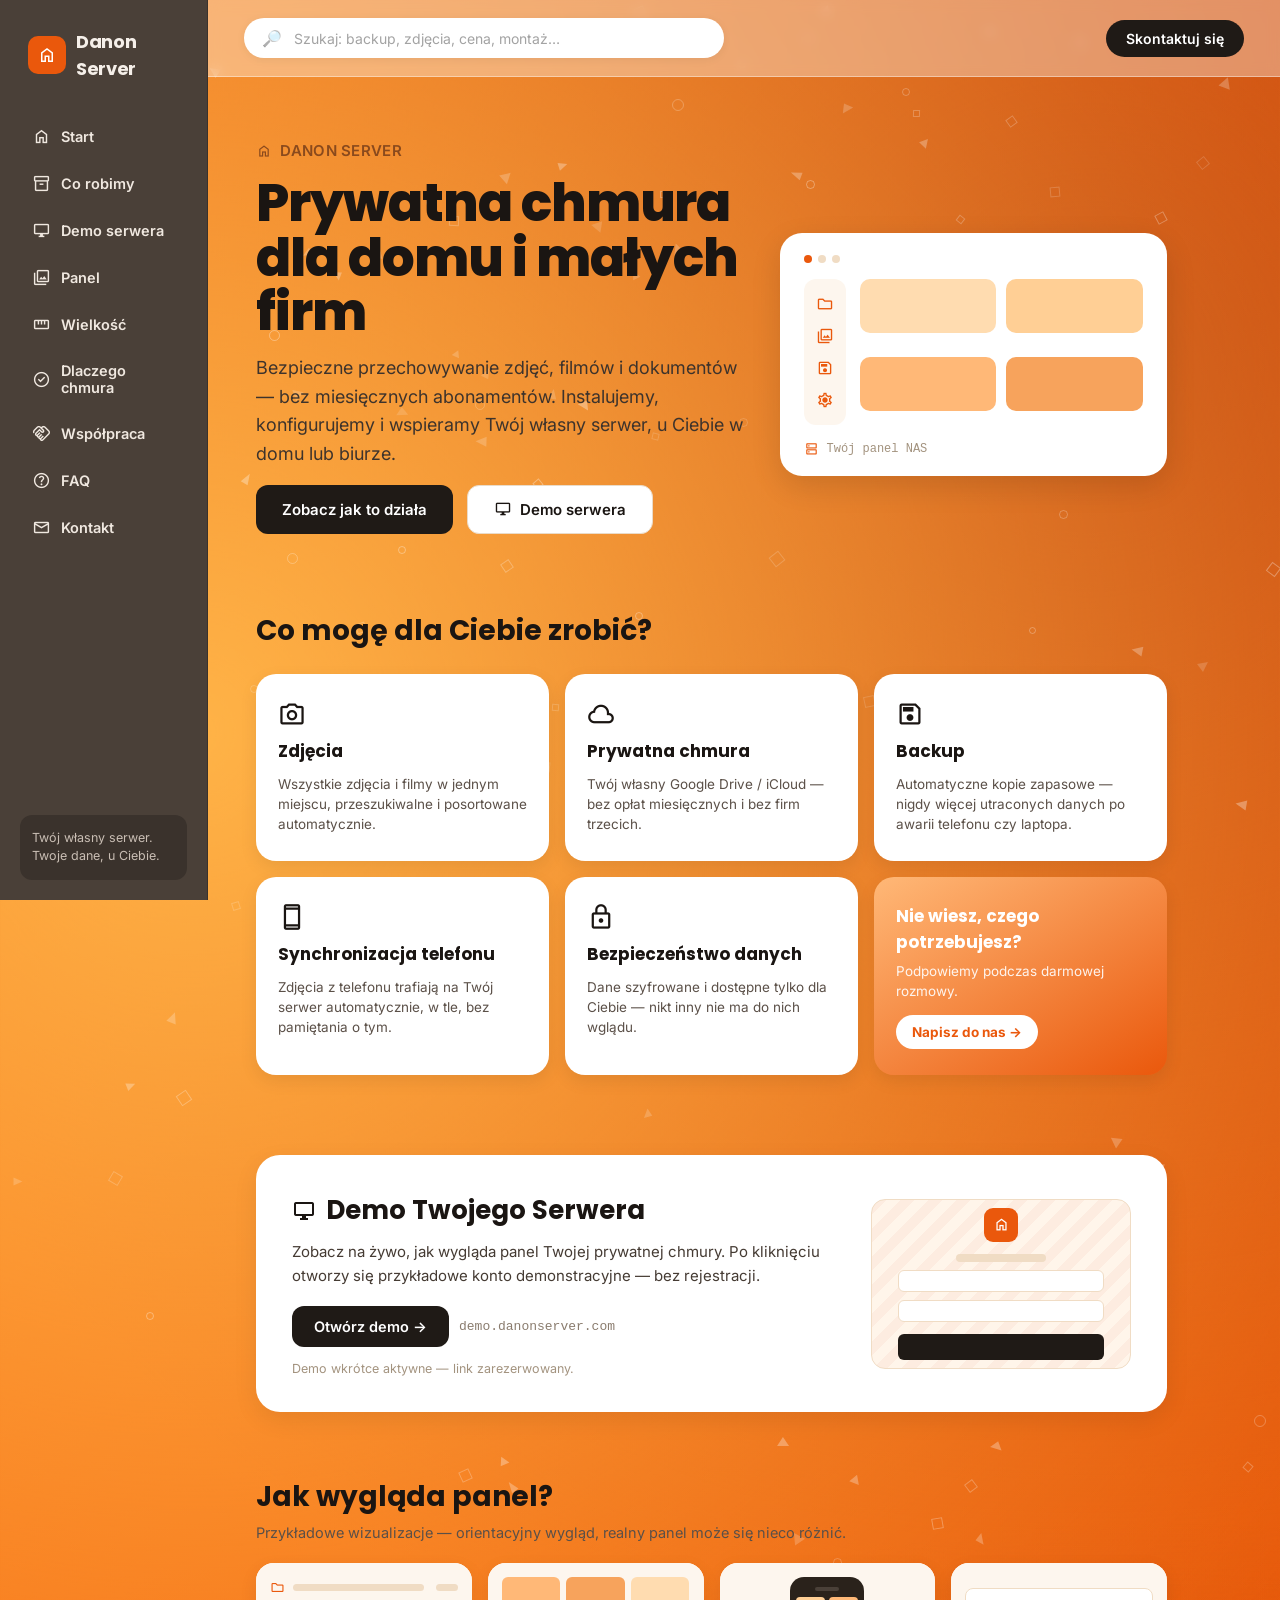
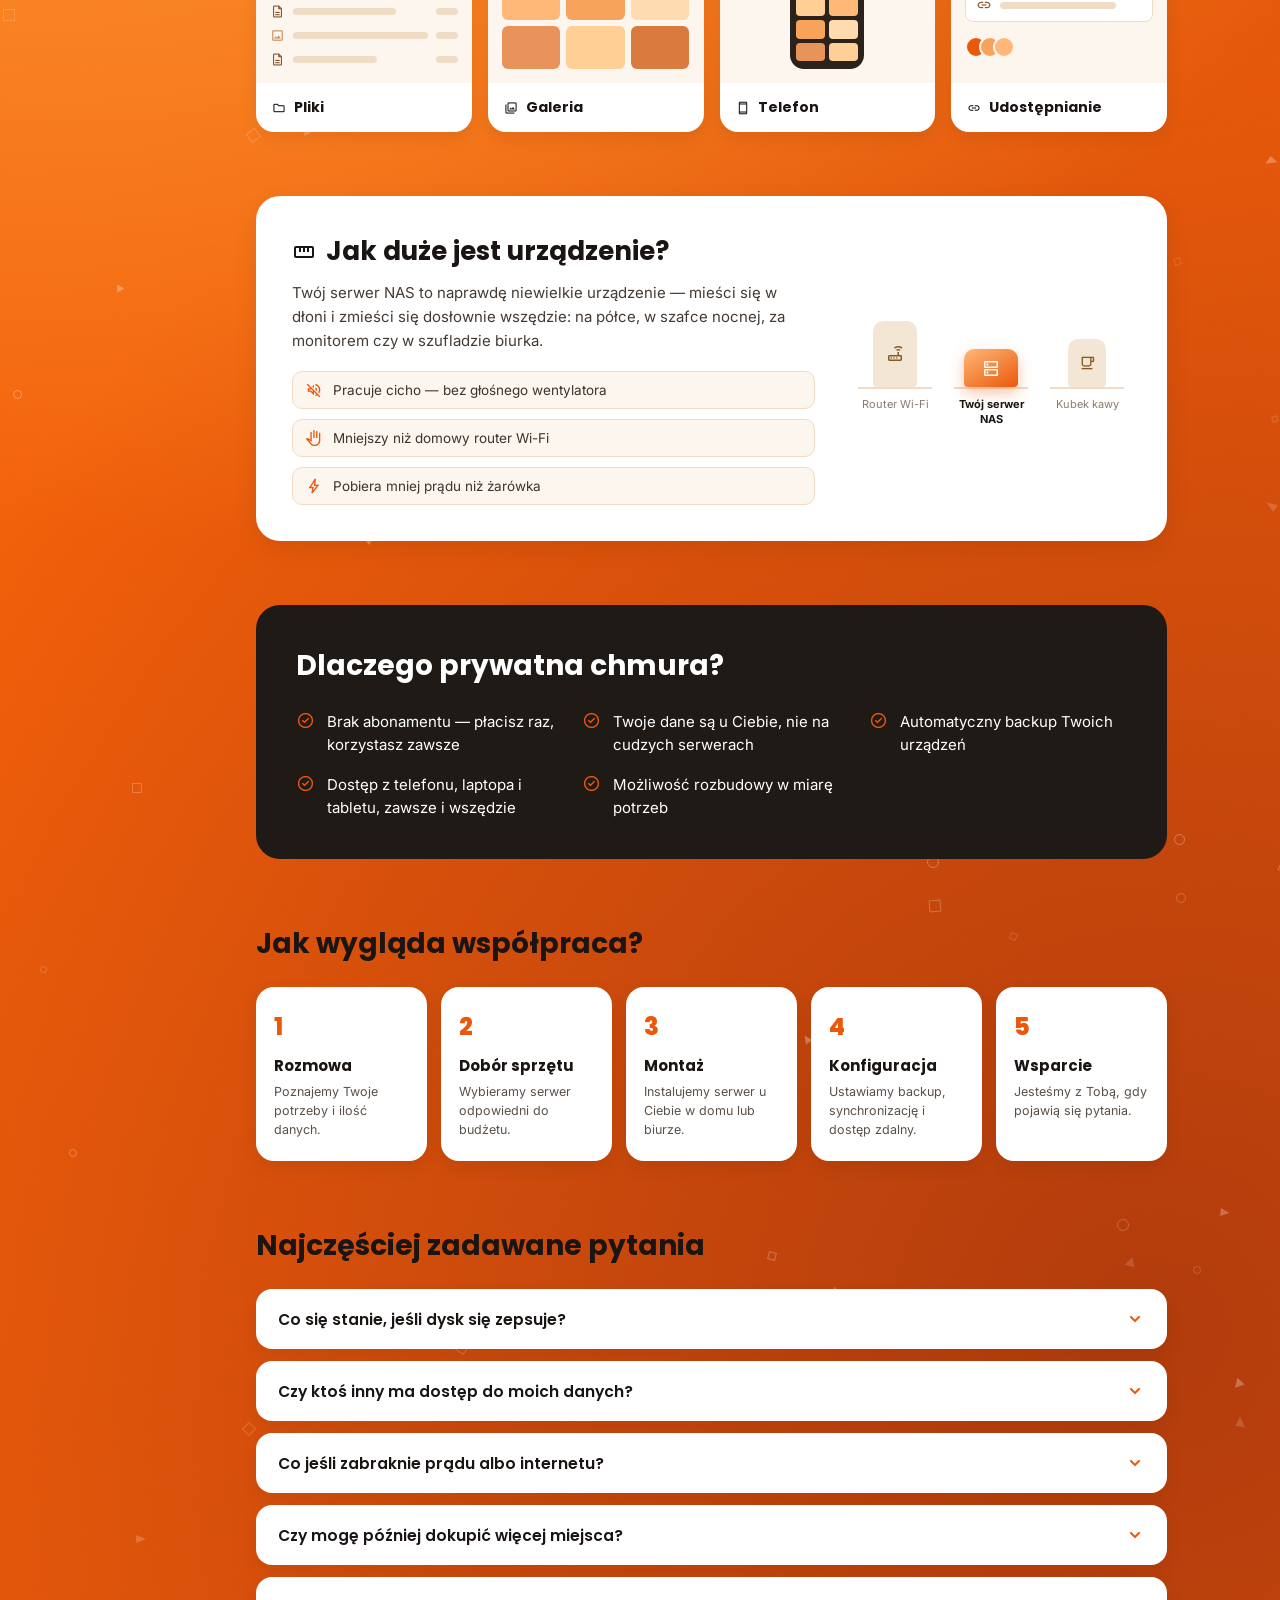
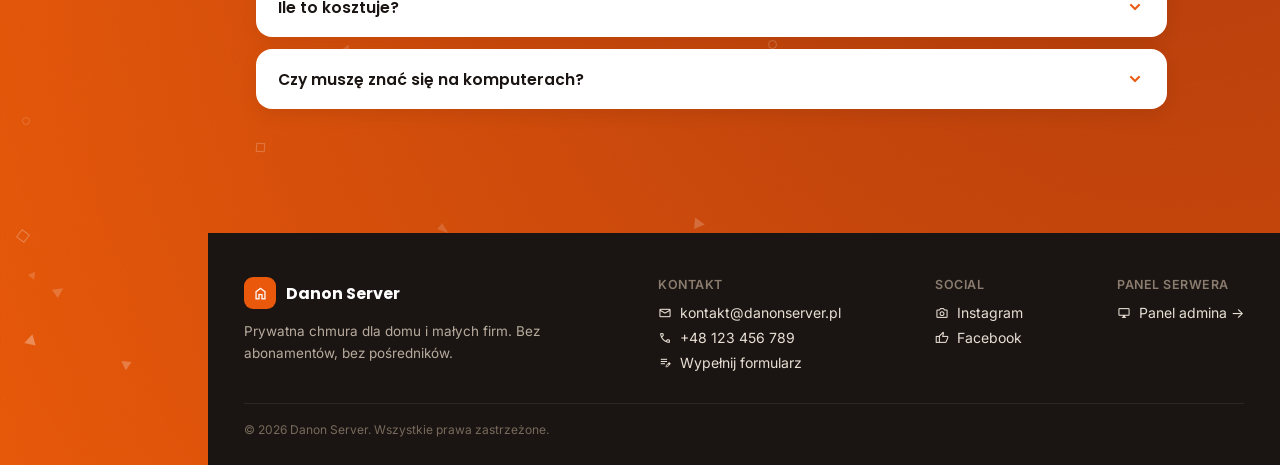
==== commit ff2ac870: "Replace narrow hero NAS card with a wider dashboard-style mockup The previous fix anchored the card " ====
--- a/index.html
+++ b/index.html
@@ -72,13 +72,22 @@
             </div>
           </div>
           <div class="hero-graphic">
-            <div class="hero-graphic-rows">
-              <div class="hero-graphic-row"><span class="dot dot-on"></span><span class="dot"></span></div>
-              <div class="hero-graphic-row"><span class="dot dot-on"></span><span class="dot"></span></div>
-              <div class="hero-graphic-row"><span class="dot dot-on"></span><span class="dot"></span></div>
-            </div>
-            <span class="msi hero-graphic-icon">dns</span>
-            <div class="hero-graphic-label">Twój serwer NAS</div>
+            <div class="hero-graphic-topbar"><span class="dot dot-on"></span><span class="dot"></span><span class="dot"></span></div>
+            <div class="hero-graphic-body">
+              <div class="hero-graphic-rail">
+                <span class="msi">folder</span>
+                <span class="msi">photo_library</span>
+                <span class="msi">save</span>
+                <span class="msi">settings</span>
+              </div>
+              <div class="hero-graphic-content">
+                <div class="hero-graphic-tile hero-graphic-tile-a"></div>
+                <div class="hero-graphic-tile hero-graphic-tile-b"></div>
+                <div class="hero-graphic-tile hero-graphic-tile-c"></div>
+                <div class="hero-graphic-tile hero-graphic-tile-d"></div>
+              </div>
+            </div>
+            <div class="hero-graphic-label"><span class="msi">dns</span> Twój panel NAS</div>
           </div>
         </div>
       </section>
--- a/css/style.css
+++ b/css/style.css
@@ -240,7 +240,7 @@
 .hero-row {
   display: flex;
   align-items: center;
-  justify-content: flex-start;
+  justify-content: space-between;
   gap: 36px;
   flex-wrap: wrap;
 }
@@ -248,7 +248,7 @@
 .hero-text {
   flex: 1 1 480px;
   min-width: 280px;
-  max-width: 640px;
+  max-width: 720px;
 }
 
 .hero-text h1 {
@@ -293,55 +293,68 @@
 .btn-light .msi { font-size: 18px; }
 
 .hero-graphic {
-  flex: 0 0 200px;
-  display: flex;
-  flex-direction: column;
-  align-items: center;
-  gap: 10px;
+  flex: 1 1 380px;
+  max-width: 420px;
+  min-width: 300px;
+  display: flex;
+  flex-direction: column;
+  gap: 16px;
   background: #fff;
   border-radius: 22px;
-  padding: 26px 18px;
+  padding: 22px 24px 20px;
   box-shadow: 0 10px 30px rgba(0,0,0,0.12);
 }
 
-.hero-graphic-rows {
-  width: 100%;
-  display: flex;
-  flex-direction: column;
-  gap: 8px;
-}
-
-.hero-graphic-row {
-  height: 34px;
-  border-radius: 8px;
-  background: #f3e6d5;
-  display: flex;
-  align-items: center;
-  padding: 0 12px;
-  gap: 8px;
-}
+.hero-graphic-topbar { display: flex; gap: 6px; }
 
 .dot {
-  width: 7px;
-  height: 7px;
+  width: 8px;
+  height: 8px;
   border-radius: 50%;
   background: #f0dcc4;
   flex: 0 0 auto;
 }
 .dot-on { background: #ea580c; }
 
-.hero-graphic-icon {
-  font-size: 34px;
-  color: #ea580c;
-  margin-top: 4px;
-}
+.hero-graphic-body {
+  display: flex;
+  gap: 14px;
+}
+
+.hero-graphic-rail {
+  flex: 0 0 auto;
+  display: flex;
+  flex-direction: column;
+  justify-content: center;
+  gap: 14px;
+  background: #fdf6ee;
+  border-radius: 12px;
+  padding: 16px 12px;
+}
+.hero-graphic-rail .msi { font-size: 18px; color: #ea580c; }
+
+.hero-graphic-content {
+  flex: 1;
+  display: grid;
+  grid-template-columns: repeat(2, 1fr);
+  gap: 10px;
+}
+
+.hero-graphic-tile { border-radius: 10px; height: 54px; }
+.hero-graphic-tile-a { background: #ffdcb0; }
+.hero-graphic-tile-b { background: #ffcf95; }
+.hero-graphic-tile-c { background: #ffb877; }
+.hero-graphic-tile-d { background: #f7a35c; }
 
 .hero-graphic-label {
-  font-size: 11px;
+  display: flex;
+  align-items: center;
+  gap: 8px;
+  font-size: 12px;
   color: #a3937f;
   font-family: monospace;
-  text-align: center;
-}
+}
+.hero-graphic-label .msi { font-size: 15px; color: #ea580c; }
 
 /* ---------- services ---------- */
 
@@ -1074,7 +1087,7 @@
   .hero-text h1 { font-size: 32px; }
   .hero-text p { font-size: 15.5px; }
   .hero-actions { flex-wrap: wrap; }
-  .hero-graphic { flex-basis: 100%; max-width: 240px; }
+  .hero-graphic { flex-basis: 100%; min-width: 0; max-width: 360px; }
 
   .services-grid,
   .panel-grid,
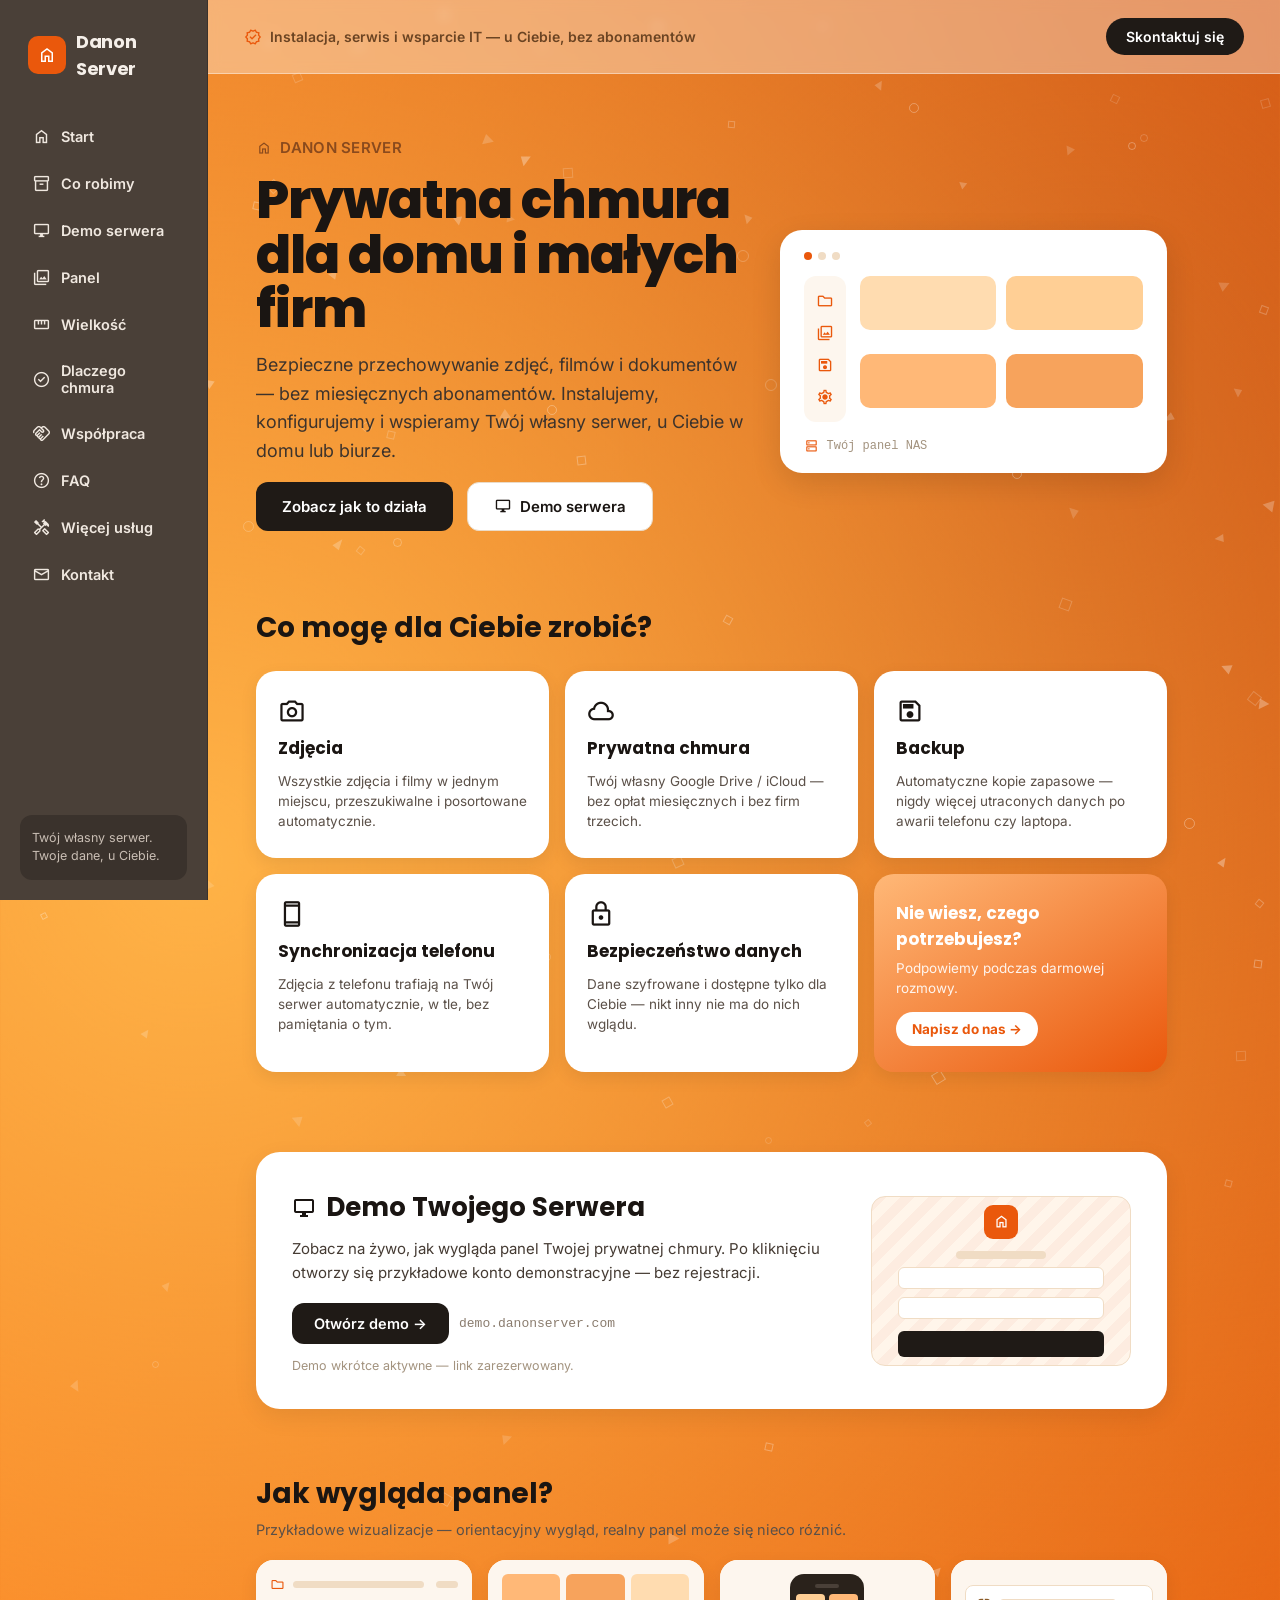
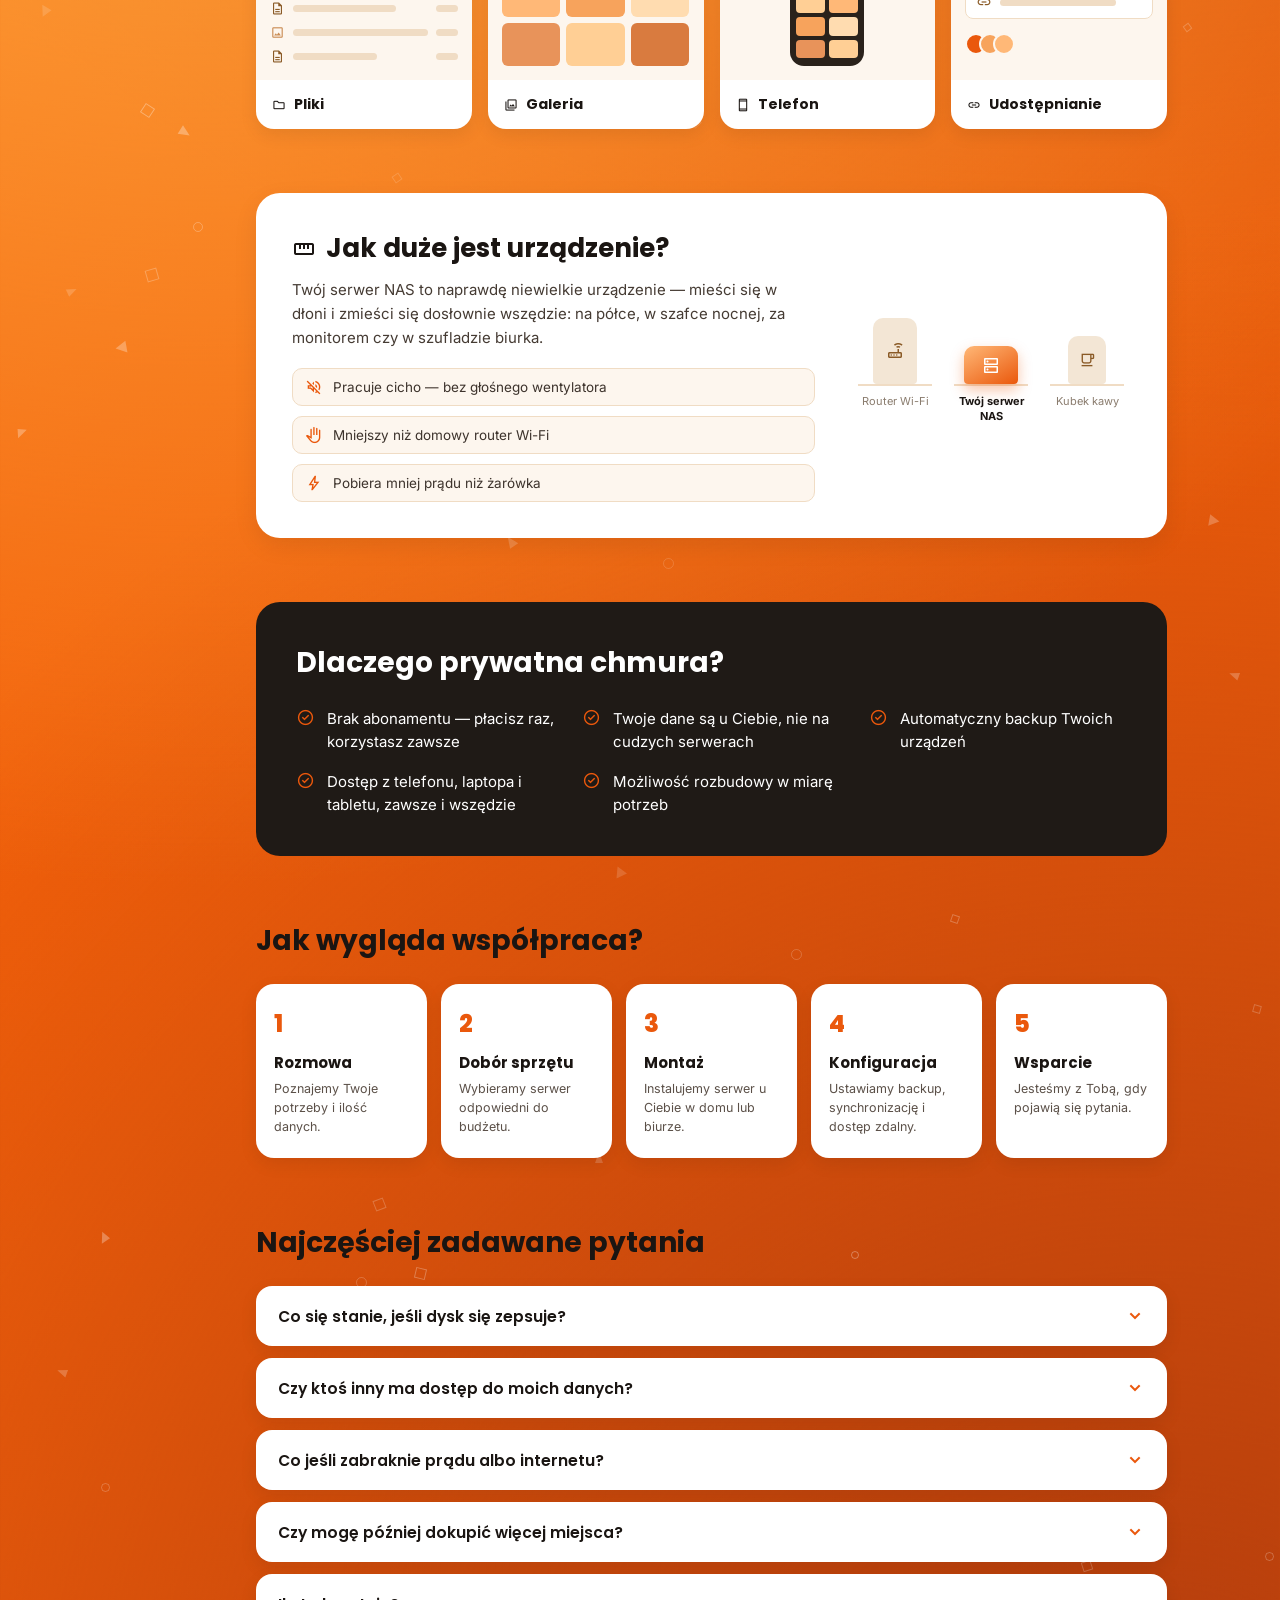
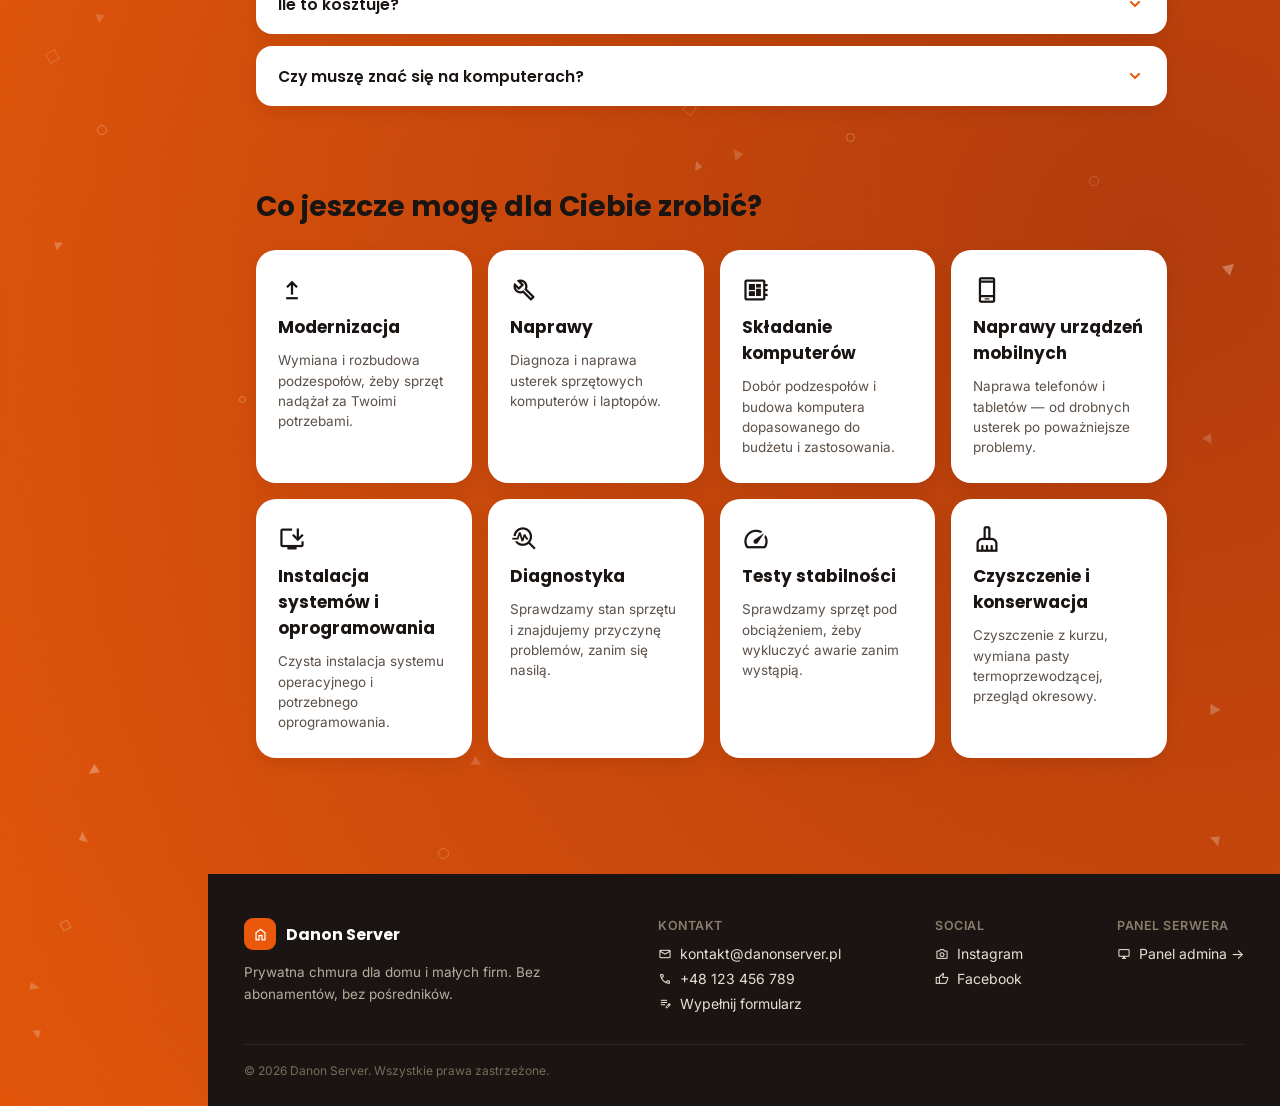
==== commit adc1776f: "Add second services section and replace unused search bar New "Co jeszcze mogę dla Ciebie zrobić?" s" ====
--- a/index.html
+++ b/index.html
@@ -40,6 +40,7 @@
       <a class="nav-link" href="#dlaczego"><span class="msi">check_circle</span> <span class="nav-label">Dlaczego chmura</span></a>
       <a class="nav-link" href="#wspolpraca"><span class="msi">handshake</span> <span class="nav-label">Współpraca</span></a>
       <a class="nav-link" href="#faq"><span class="msi">help</span> <span class="nav-label">FAQ</span></a>
+      <a class="nav-link" href="#wiecej"><span class="msi">handyman</span> <span class="nav-label">Więcej usług</span></a>
       <a class="nav-link" href="#kontakt"><span class="msi">mail</span> <span class="nav-label">Kontakt</span></a>
     </nav>
 
@@ -49,10 +50,7 @@
   <div class="content">
 
     <header class="topbar">
-      <div class="search">
-        <span class="search-icon">🔎</span>
-        <input type="text" placeholder="Szukaj: backup, zdjęcia, cena, montaż…">
-      </div>
+      <div class="topbar-tagline"><span class="msi">verified</span> Instalacja, serwis i wsparcie IT — u Ciebie, bez abonamentów</div>
       <div class="topbar-actions">
         <a href="#kontakt" class="btn btn-dark" data-open-contact>Skontaktuj się</a>
       </div>
@@ -302,6 +300,52 @@
         </div>
       </section>
 
+      <section id="wiecej" class="services">
+        <h2>Co jeszcze mogę dla Ciebie zrobić?</h2>
+        <div class="services-grid services-grid-4">
+          <div class="card card-link">
+            <div class="msi card-icon">upgrade</div>
+            <div class="card-title">Modernizacja</div>
+            <div class="card-desc">Wymiana i rozbudowa podzespołów, żeby sprzęt nadążał za Twoimi potrzebami.</div>
+          </div>
+          <div class="card card-link">
+            <div class="msi card-icon">build</div>
+            <div class="card-title">Naprawy</div>
+            <div class="card-desc">Diagnoza i naprawa usterek sprzętowych komputerów i laptopów.</div>
+          </div>
+          <div class="card card-link">
+            <div class="msi card-icon">developer_board</div>
+            <div class="card-title">Składanie komputerów</div>
+            <div class="card-desc">Dobór podzespołów i budowa komputera dopasowanego do budżetu i zastosowania.</div>
+          </div>
+          <div class="card card-link">
+            <div class="msi card-icon">phone_android</div>
+            <div class="card-title">Naprawy urządzeń mobilnych</div>
+            <div class="card-desc">Naprawa telefonów i tabletów — od drobnych usterek po poważniejsze problemy.</div>
+          </div>
+          <div class="card card-link">
+            <div class="msi card-icon">install_desktop</div>
+            <div class="card-title">Instalacja systemów i oprogramowania</div>
+            <div class="card-desc">Czysta instalacja systemu operacyjnego i potrzebnego oprogramowania.</div>
+          </div>
+          <div class="card card-link">
+            <div class="msi card-icon">troubleshoot</div>
+            <div class="card-title">Diagnostyka</div>
+            <div class="card-desc">Sprawdzamy stan sprzętu i znajdujemy przyczynę problemów, zanim się nasilą.</div>
+          </div>
+          <div class="card card-link">
+            <div class="msi card-icon">speed</div>
+            <div class="card-title">Testy stabilności</div>
+            <div class="card-desc">Sprawdzamy sprzęt pod obciążeniem, żeby wykluczyć awarie zanim wystąpią.</div>
+          </div>
+          <div class="card card-link">
+            <div class="msi card-icon">cleaning_services</div>
+            <div class="card-title">Czyszczenie i konserwacja</div>
+            <div class="card-desc">Czyszczenie z kurzu, wymiana pasty termoprzewodzącej, przegląd okresowy.</div>
+          </div>
+        </div>
+      </section>
+
     </main>
 
     <footer id="kontakt" class="footer">
--- a/css/style.css
+++ b/css/style.css
@@ -159,31 +159,17 @@
   z-index: 5;
 }
 
-.search {
+.topbar-tagline {
   flex: 1 1 auto;
   min-width: 0;
-  max-width: 480px;
-  display: flex;
-  align-items: center;
-  gap: 10px;
-  background: #fff;
-  border-radius: 999px;
-  padding: 10px 18px;
-  box-shadow: 0 2px 10px rgba(0,0,0,0.06);
-}
-
-.search-icon { opacity: 0.5; }
-
-.search input {
-  border: none;
-  outline: none;
-  flex: 1;
-  min-width: 0;
-  font-family: 'Inter', sans-serif;
+  display: flex;
+  align-items: center;
+  gap: 8px;
   font-size: 14px;
-  background: transparent;
-  color: #262220;
-}
+  font-weight: 600;
+  color: #6b4423;
+}
+.topbar-tagline .msi { font-size: 18px; color: #ea580c; flex: 0 0 auto; }
 
 .topbar-actions {
   margin-left: auto;
@@ -240,7 +226,7 @@
 .hero-row {
   display: flex;
   align-items: center;
-  justify-content: space-between;
+  justify-content: flex-start;
   gap: 36px;
   flex-wrap: wrap;
 }
@@ -373,6 +359,8 @@
   grid-template-columns: repeat(3, 1fr);
   gap: 16px;
 }
+
+.services-grid-4 { grid-template-columns: repeat(4, 1fr); }
 
 .card {
   background: #fff;
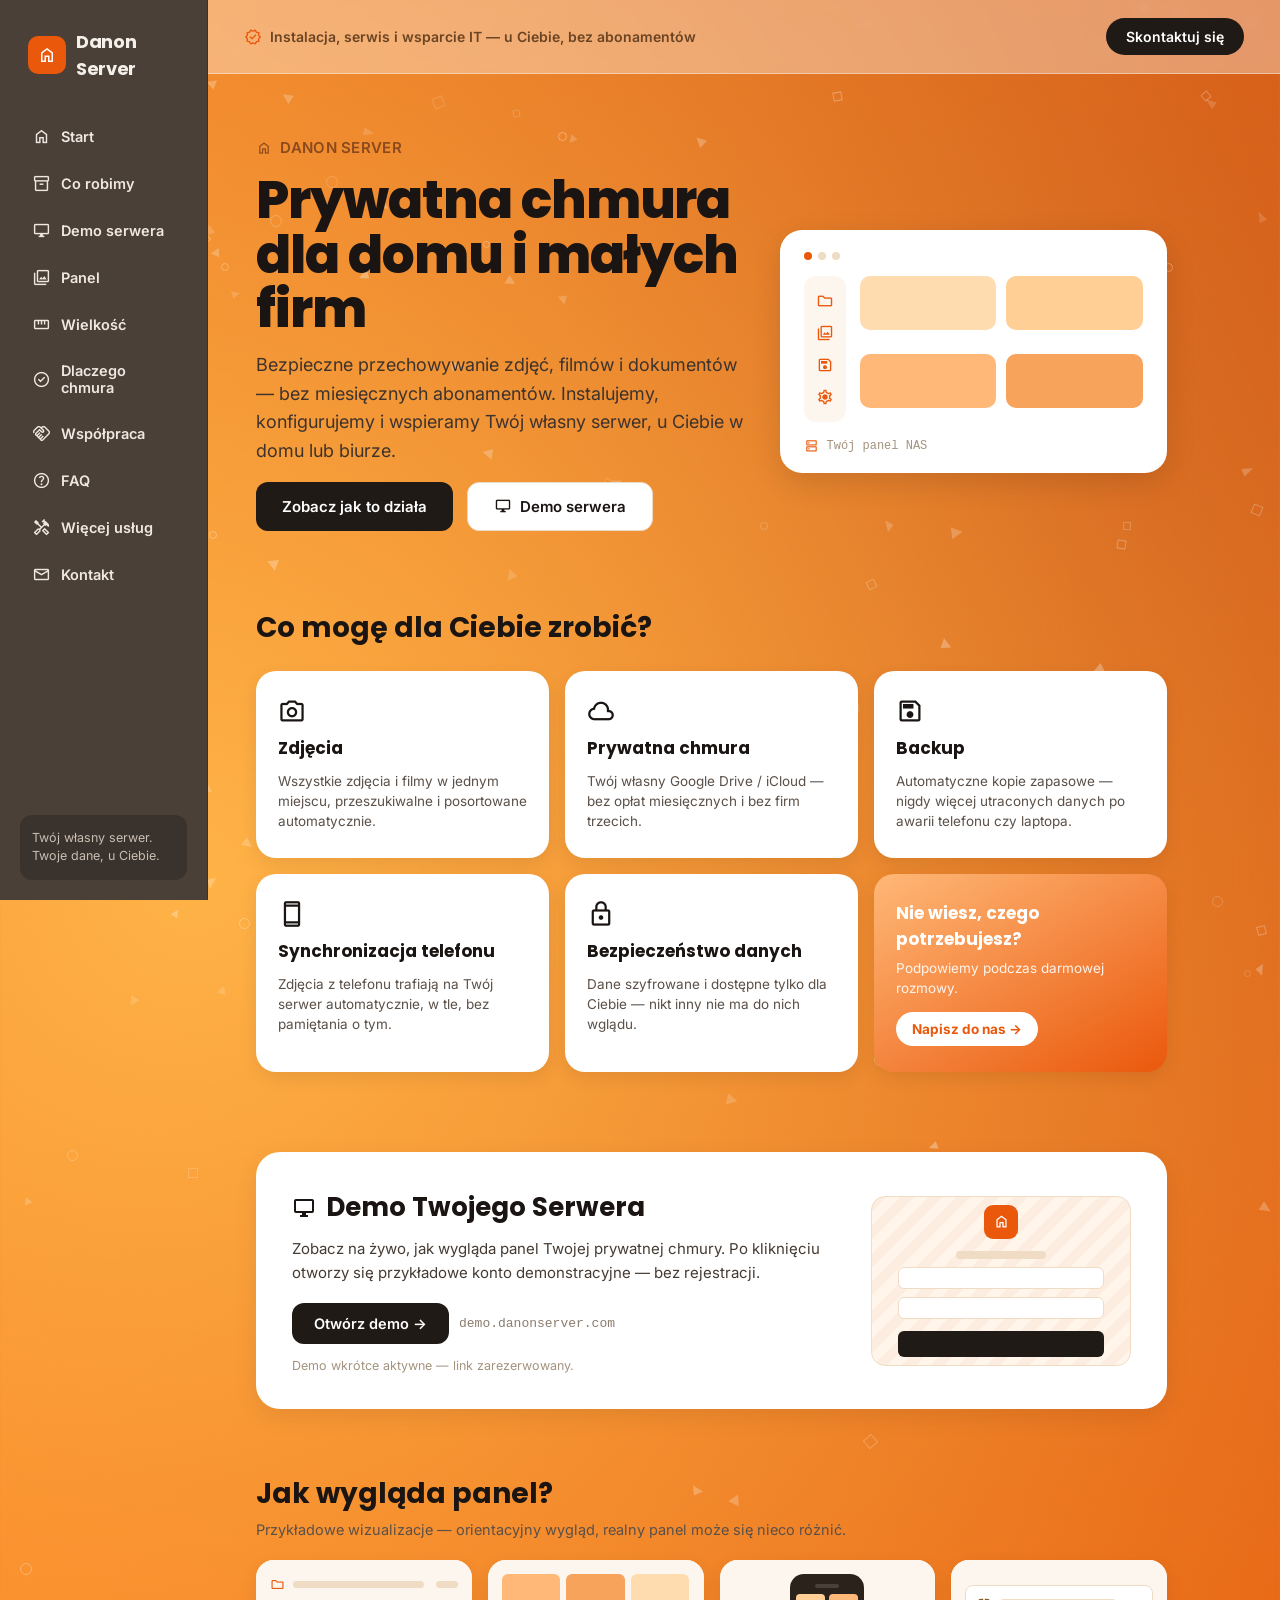
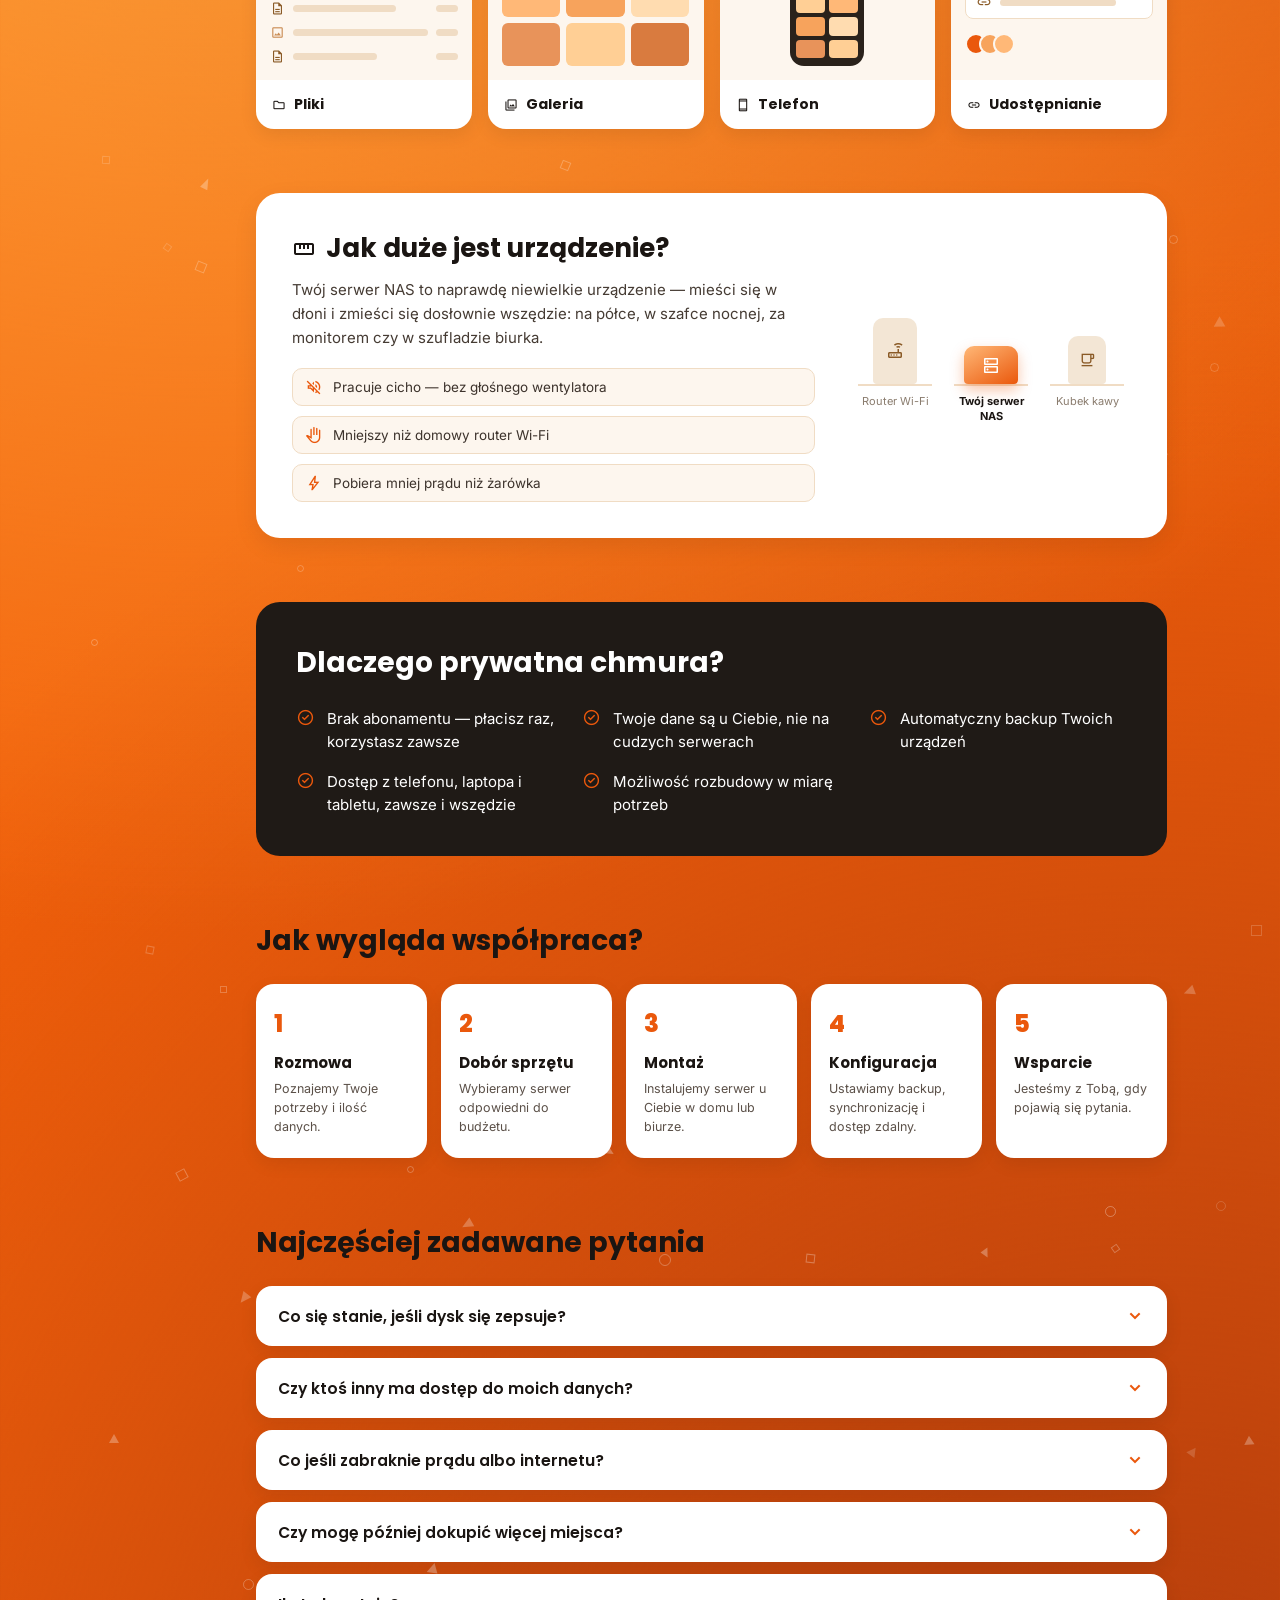
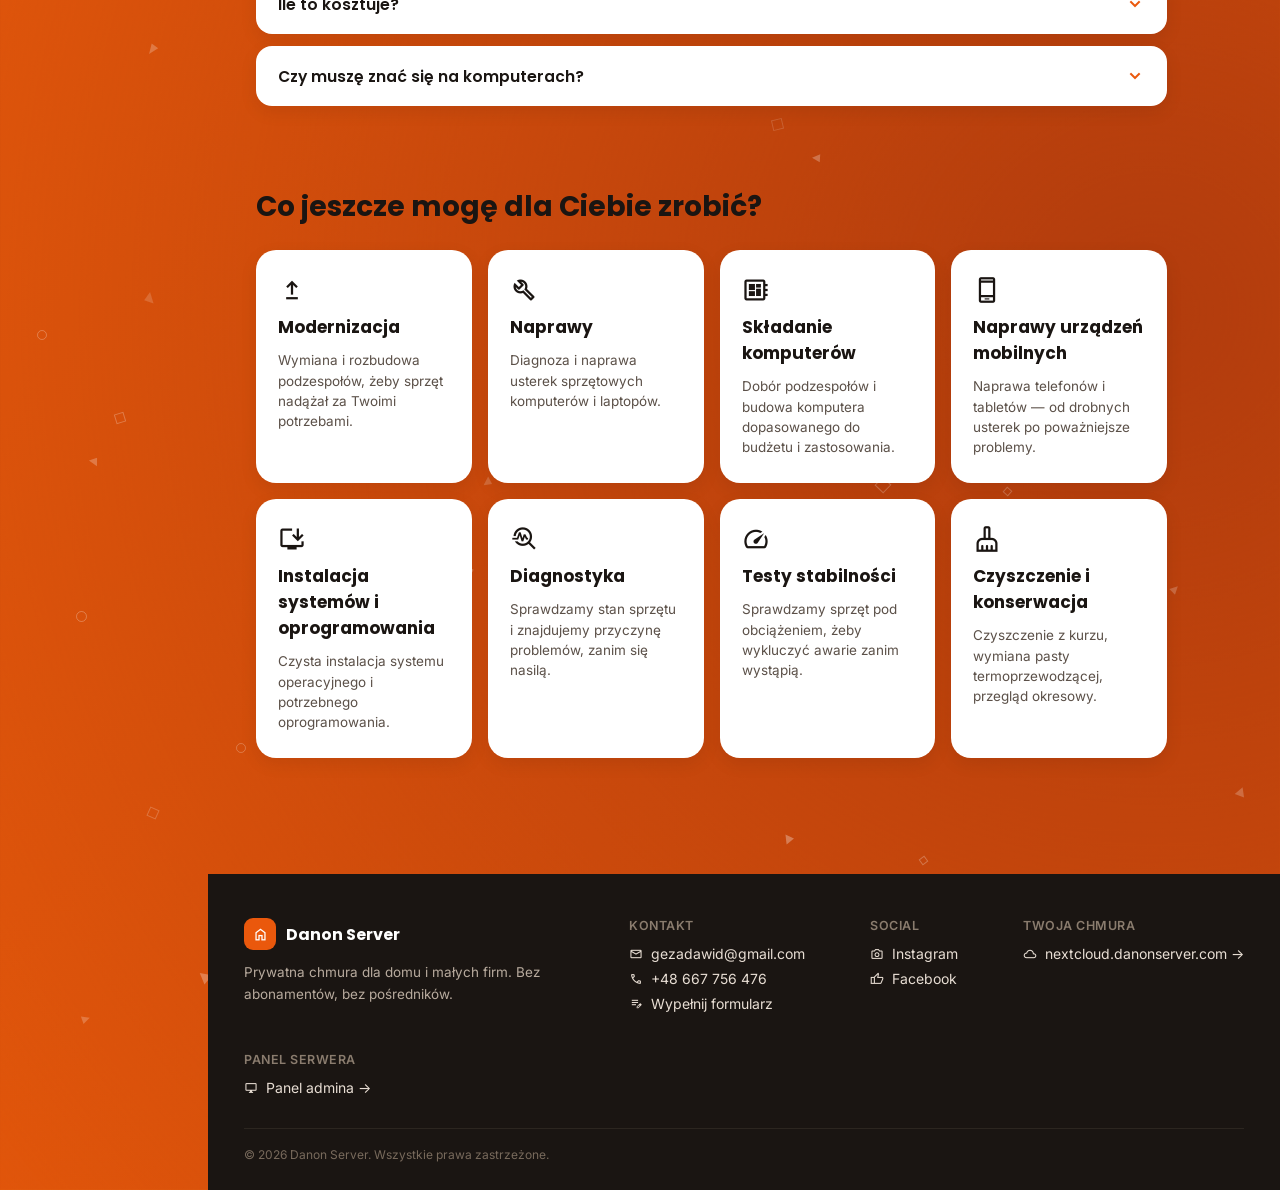
==== commit c7a7f8d8: "Add real contact details and Nextcloud portal link to footer Replace placeholder email/phone with re" ====
--- a/index.html
+++ b/index.html
@@ -359,14 +359,18 @@
         </div>
         <div class="footer-col">
           <div class="footer-col-title">KONTAKT</div>
-          <a href="mailto:kontakt@danonserver.pl"><span class="msi">mail</span> kontakt@danonserver.pl</a>
-          <a href="tel:+48123456789"><span class="msi">call</span> +48 123 456 789</a>
+          <a href="mailto:gezadawid@gmail.com"><span class="msi">mail</span> gezadawid@gmail.com</a>
+          <a href="tel:+48667756476"><span class="msi">call</span> +48 667 756 476</a>
           <a href="#kontakt" data-open-contact><span class="msi">edit_note</span> Wypełnij formularz</a>
         </div>
         <div class="footer-col">
           <div class="footer-col-title">SOCIAL</div>
           <a href="https://instagram.com/danonserver"><span class="msi">photo_camera</span> Instagram</a>
           <a href="https://facebook.com/danonserver"><span class="msi">thumb_up</span> Facebook</a>
+        </div>
+        <div class="footer-col">
+          <div class="footer-col-title">TWOJA CHMURA</div>
+          <a href="https://nextcloud.danonserver.com"><span class="msi">cloud</span> nextcloud.danonserver.com →</a>
         </div>
         <div class="footer-col">
           <div class="footer-col-title">PANEL SERWERA</div>
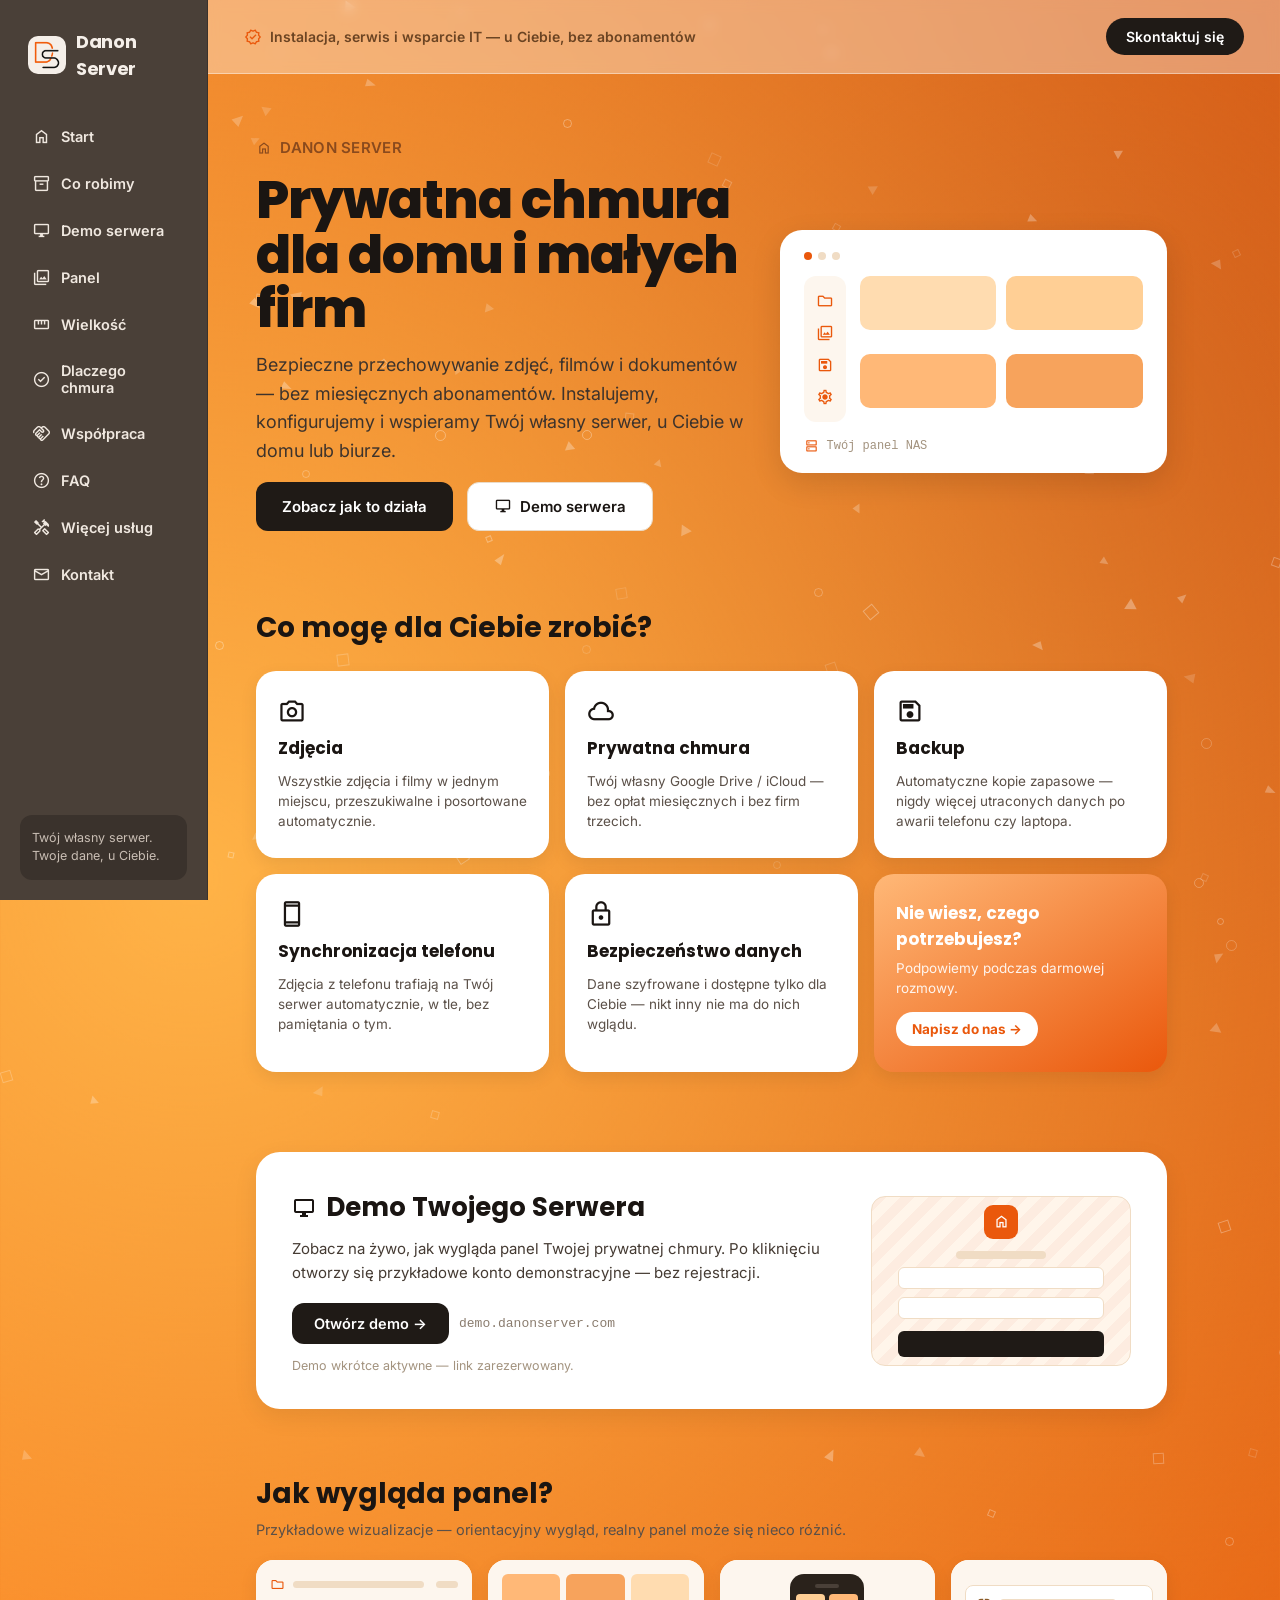
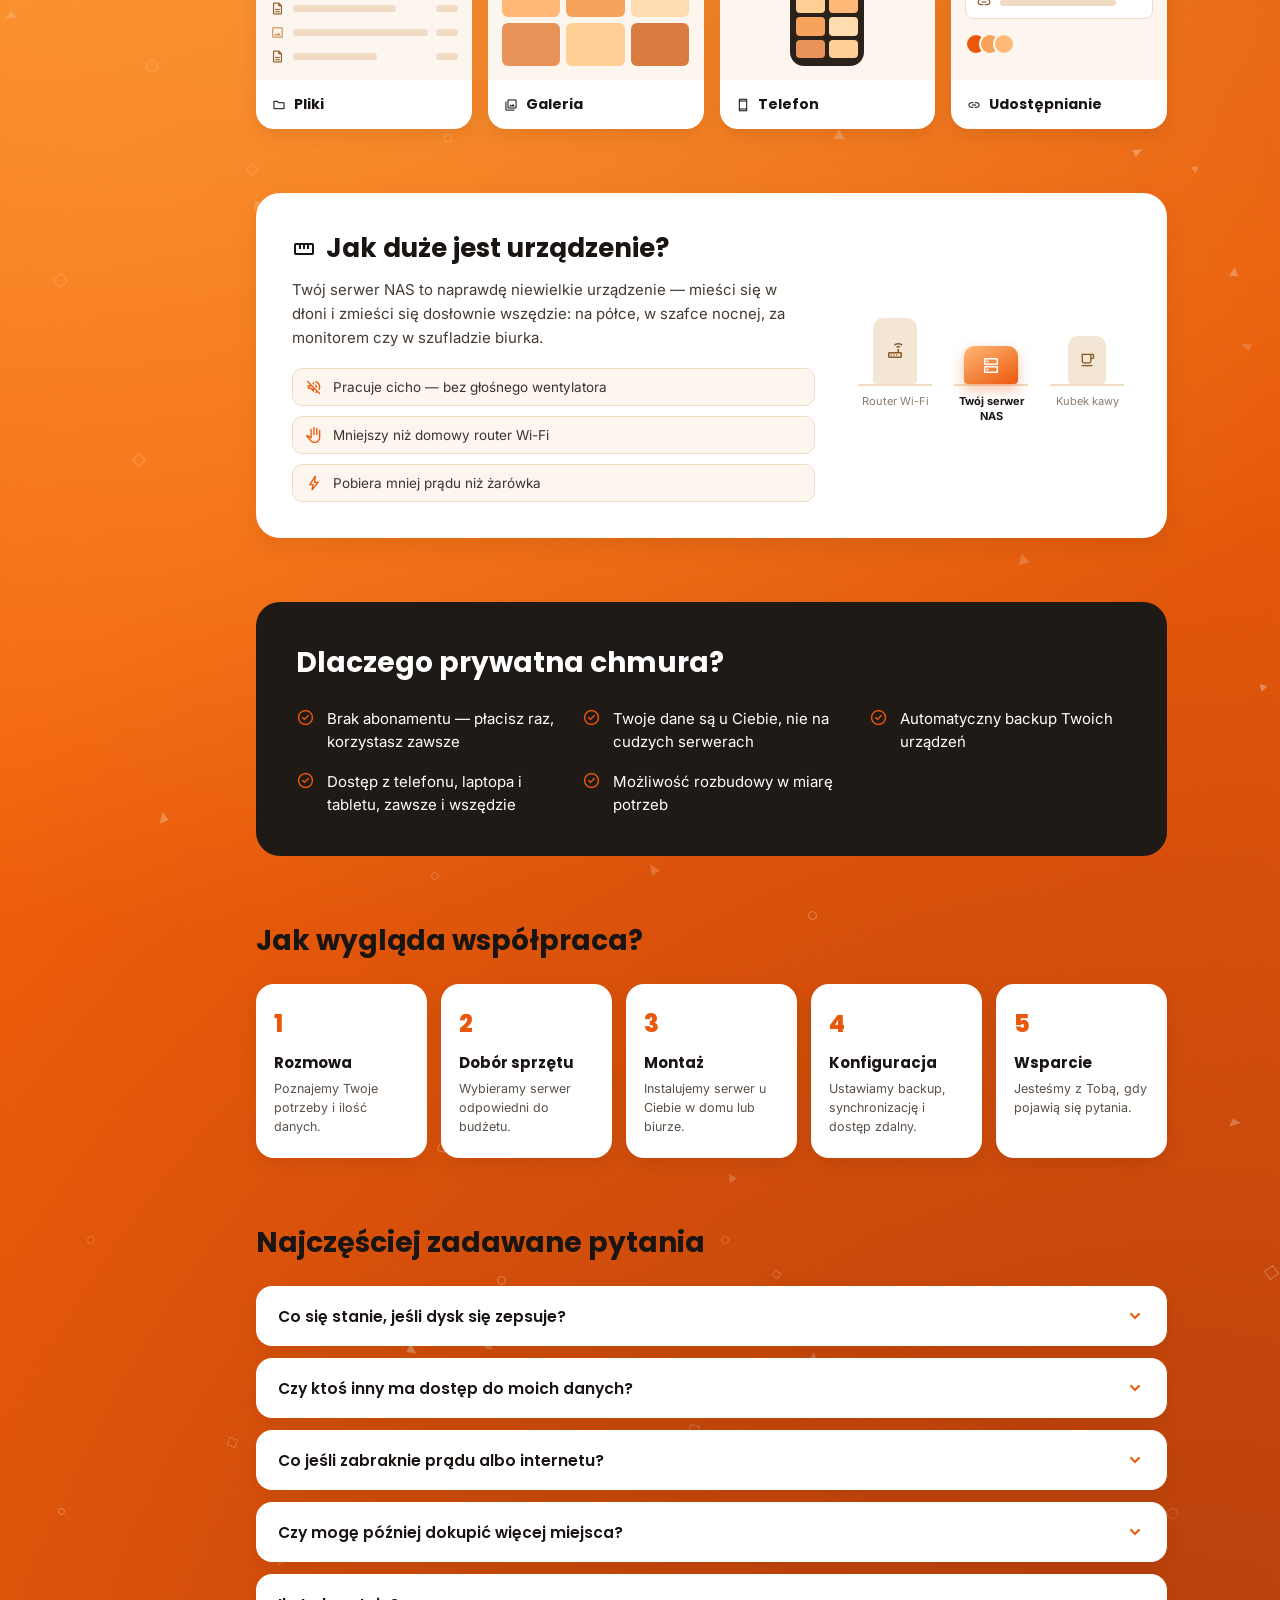
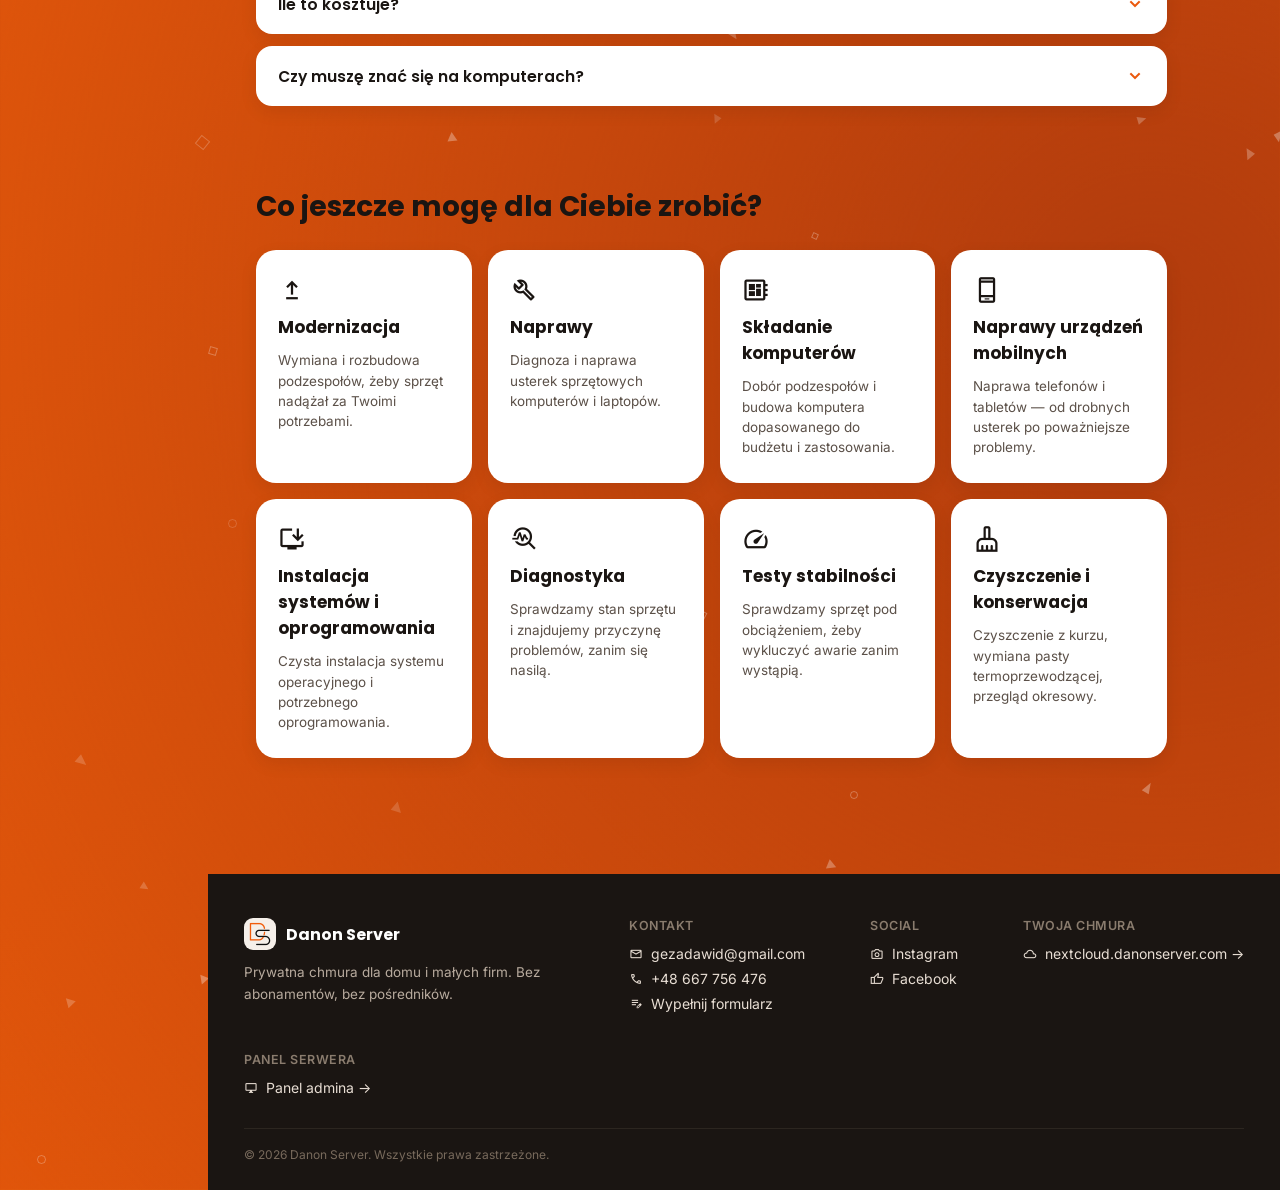
==== commit 86ea9df0: "Add real DS logo as favicon and brand mark Replaces the placeholder home-icon square in the sidebar/" ====
--- a/index.html
+++ b/index.html
@@ -4,6 +4,8 @@
 <meta charset="utf-8">
 <meta name="viewport" content="width=device-width, initial-scale=1">
 <title>Danon Server — prywatna chmura dla domu i małych firm</title>
+<link rel="icon" type="image/png" href="assets/logo.png">
+<link rel="apple-touch-icon" href="assets/logo.png">
 <meta name="description" content="Prywatna chmura NAS dla domu i małych firm — bezpieczne przechowywanie zdjęć, filmów i dokumentów bez miesięcznych abonamentów. Montaż, konfiguracja i wsparcie u Ciebie w domu lub biurze.">
 <meta property="og:type" content="website">
 <meta property="og:locale" content="pl_PL">
@@ -27,7 +29,7 @@
 
   <aside class="sidebar">
     <div class="sidebar-brand">
-      <div class="sidebar-brand-icon"><span class="msi">home</span></div>
+      <div class="sidebar-brand-icon"><img src="assets/logo.png" alt="Danon Server"></div>
       <div class="sidebar-brand-name">Danon Server</div>
     </div>
 
@@ -352,7 +354,7 @@
       <div class="footer-row">
         <div class="footer-brand">
           <div class="footer-brand-head">
-            <div class="footer-brand-icon"><span class="msi">home</span></div>
+            <div class="footer-brand-icon"><img src="assets/logo.png" alt="Danon Server"></div>
             <div class="footer-brand-name">Danon Server</div>
           </div>
           <div class="footer-brand-desc">Prywatna chmura dla domu i małych firm. Bez abonamentów, bez pośredników.</div>
--- a/css/style.css
+++ b/css/style.css
@@ -85,14 +85,13 @@
   width: 38px;
   height: 38px;
   border-radius: 10px;
-  background: #ea580c;
   display: flex;
   align-items: center;
   justify-content: center;
   flex: 0 0 auto;
-  color: #fff;
-  font-size: 20px;
-}
+  overflow: hidden;
+}
+.sidebar-brand-icon img { width: 100%; height: 100%; object-fit: cover; }
 
 .sidebar-brand-name {
   font-family: 'Poppins', sans-serif;
@@ -992,13 +991,13 @@
   width: 32px;
   height: 32px;
   border-radius: 9px;
-  background: #ea580c;
   display: flex;
   align-items: center;
   justify-content: center;
-  color: #fff;
-  font-size: 17px;
-}
+  overflow: hidden;
+  flex: 0 0 auto;
+}
+.footer-brand-icon img { width: 100%; height: 100%; object-fit: cover; }
 
 .footer-brand-name {
   font-family: 'Poppins', sans-serif;
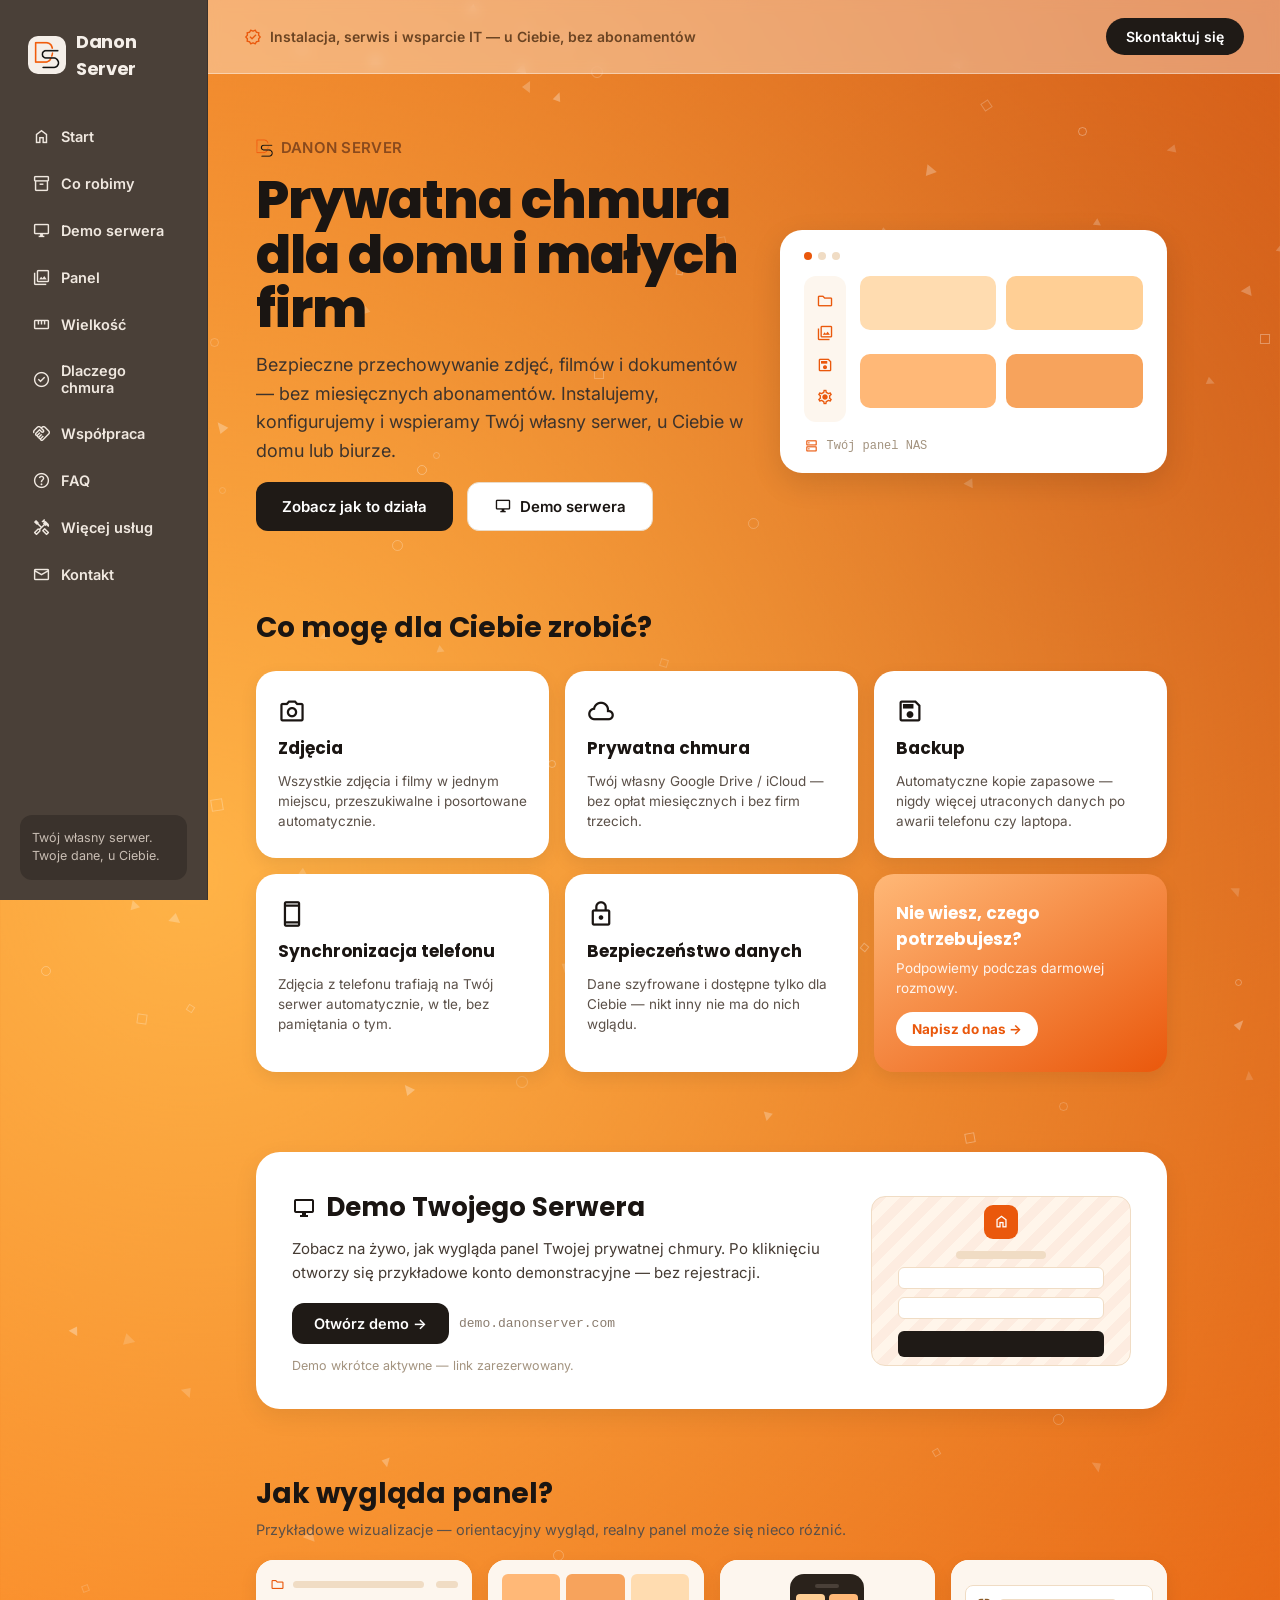
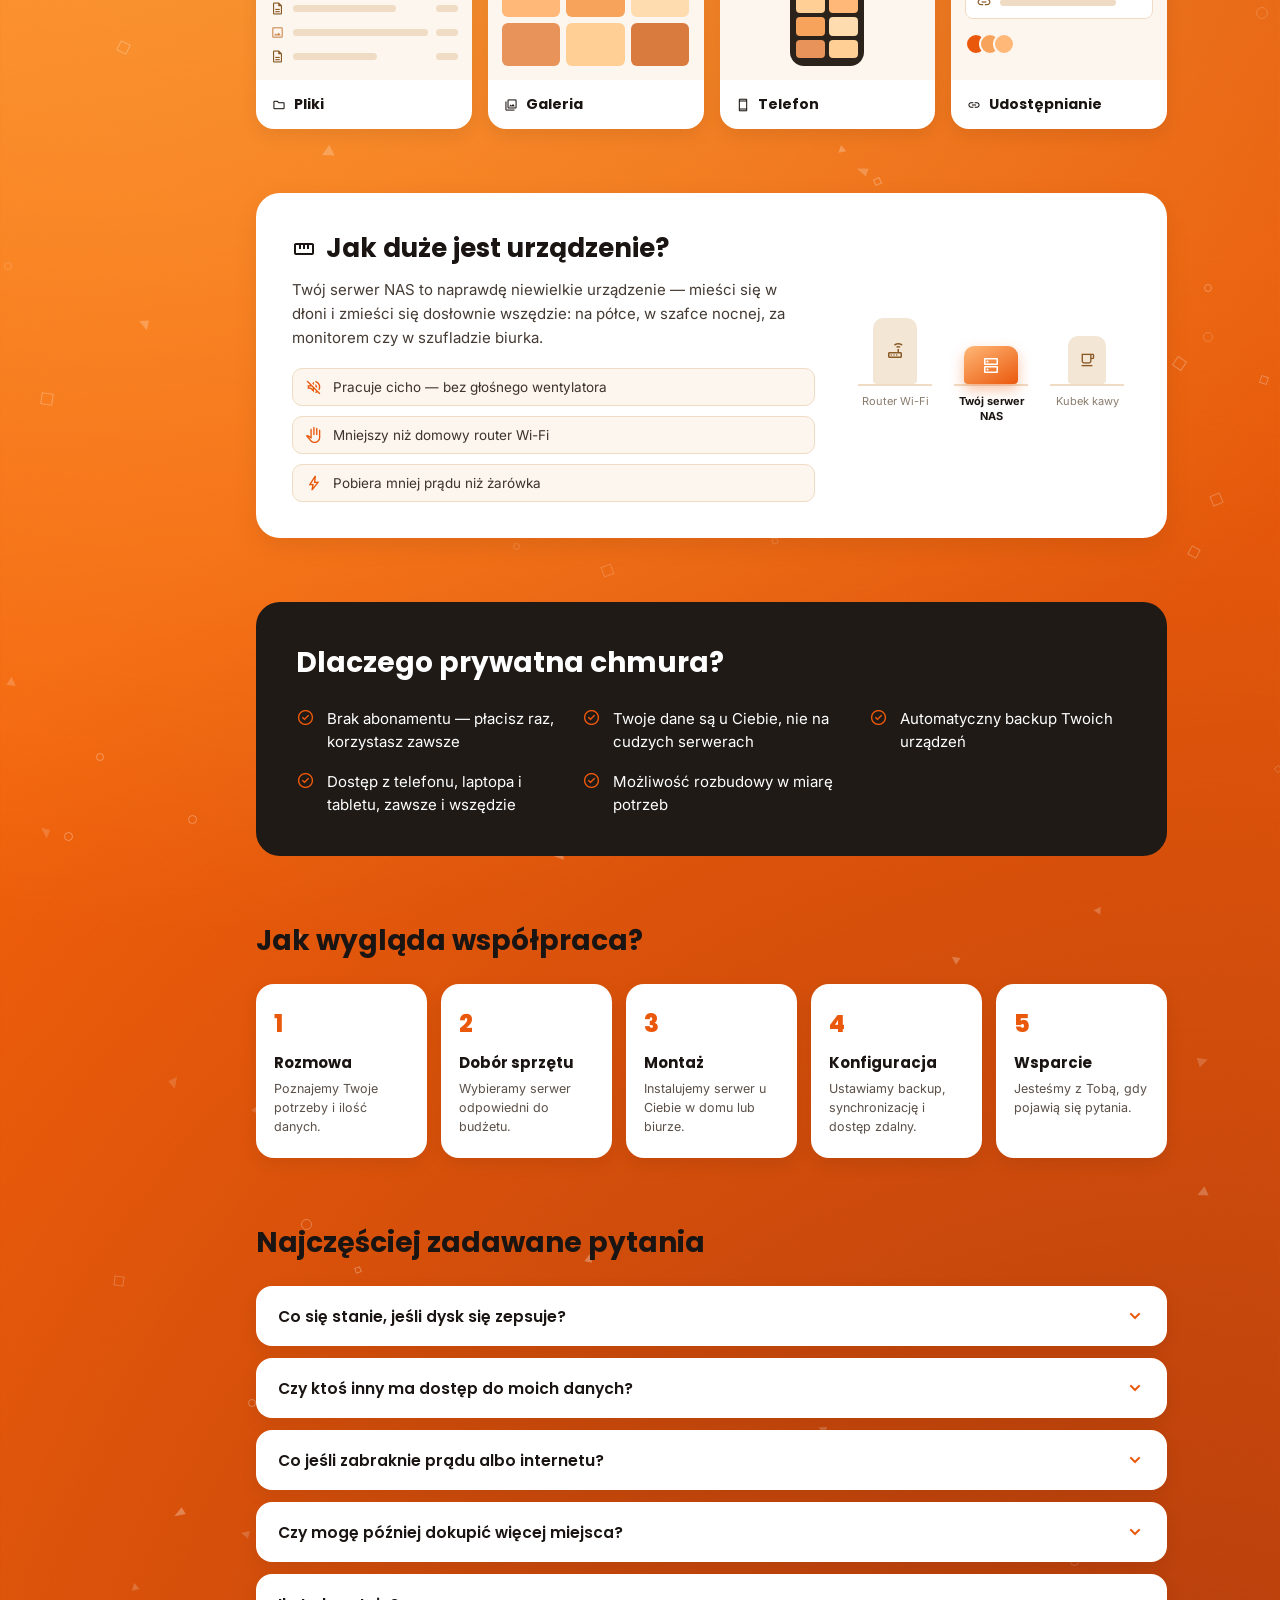
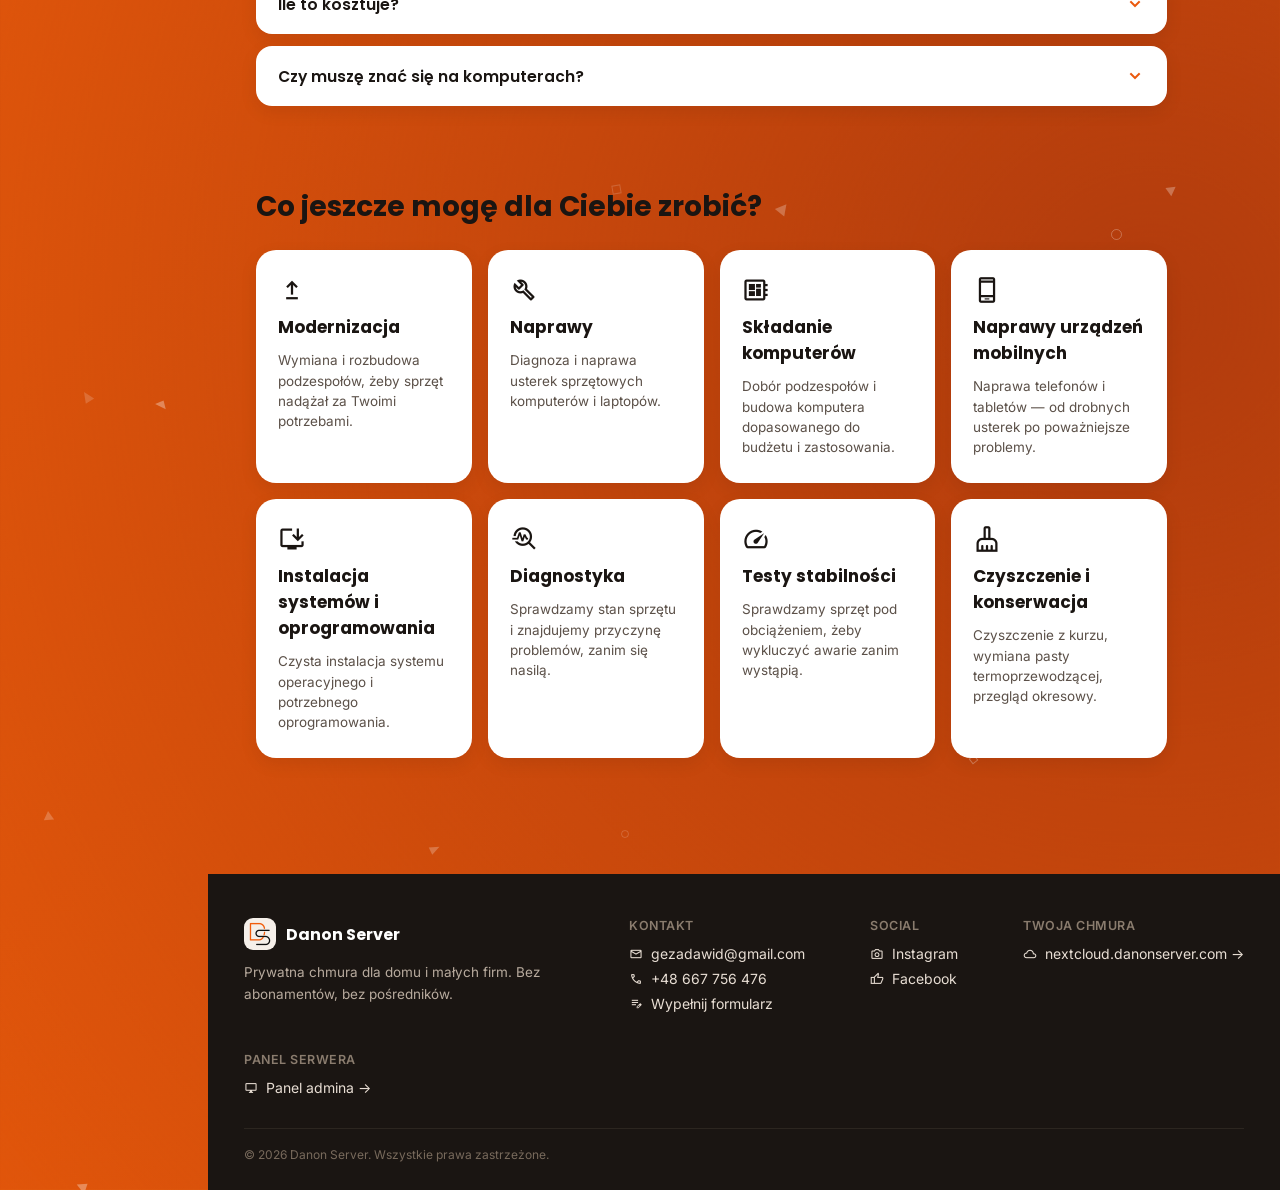
==== commit 1a3448cb: "Use transparent DS logo mark next to hero eyebrow text Replaces the generic home icon with the actua" ====
--- a/index.html
+++ b/index.html
@@ -61,7 +61,7 @@
     <main>
 
       <section id="start" class="hero">
-        <div class="eyebrow"><span class="msi">home</span> DANON SERVER</div>
+        <div class="eyebrow"><img src="assets/logo-mark.png" alt="" class="eyebrow-logo"> DANON SERVER</div>
         <div class="hero-row">
           <div class="hero-text">
             <h1>Prywatna chmura<br>dla domu i małych firm</h1>
--- a/css/style.css
+++ b/css/style.css
@@ -221,6 +221,7 @@
   gap: 8px;
 }
 .eyebrow .msi { font-size: 16px; }
+.eyebrow-logo { height: 18px; width: auto; display: block; }
 
 .hero-row {
   display: flex;
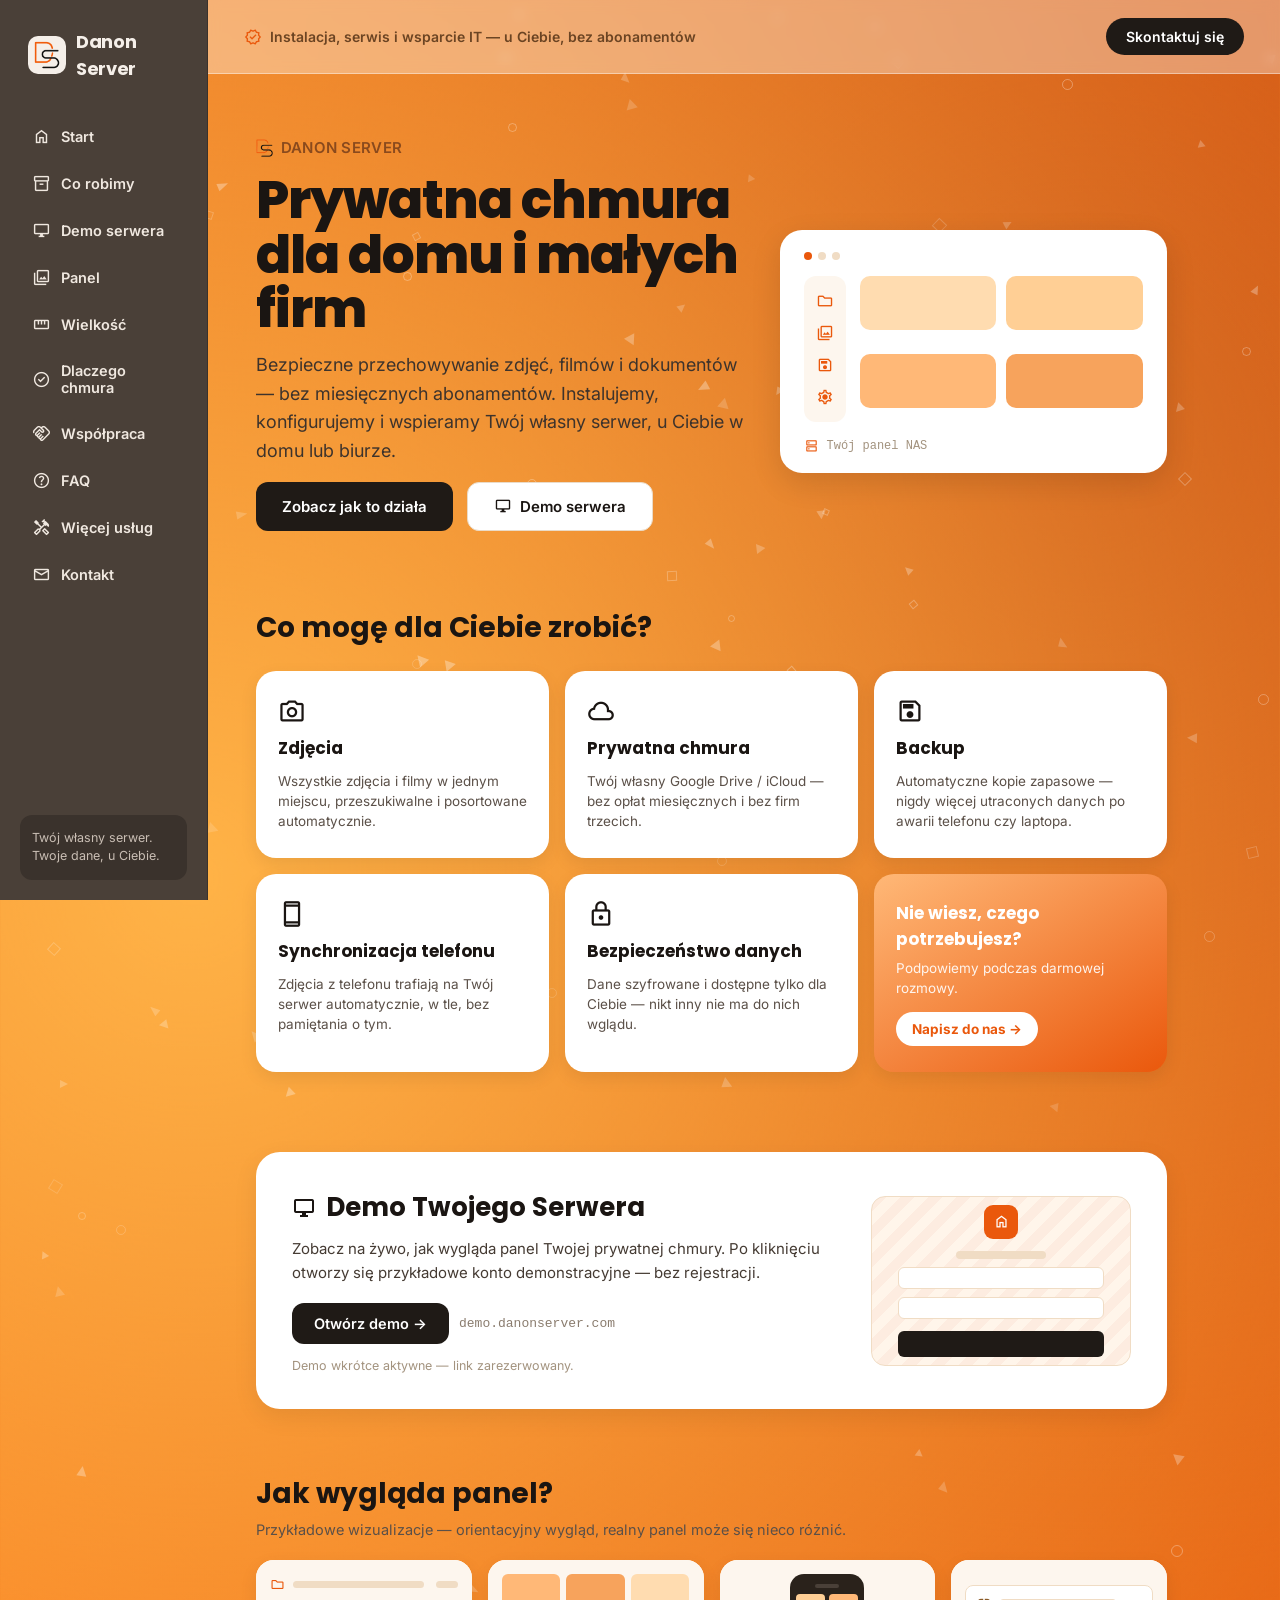
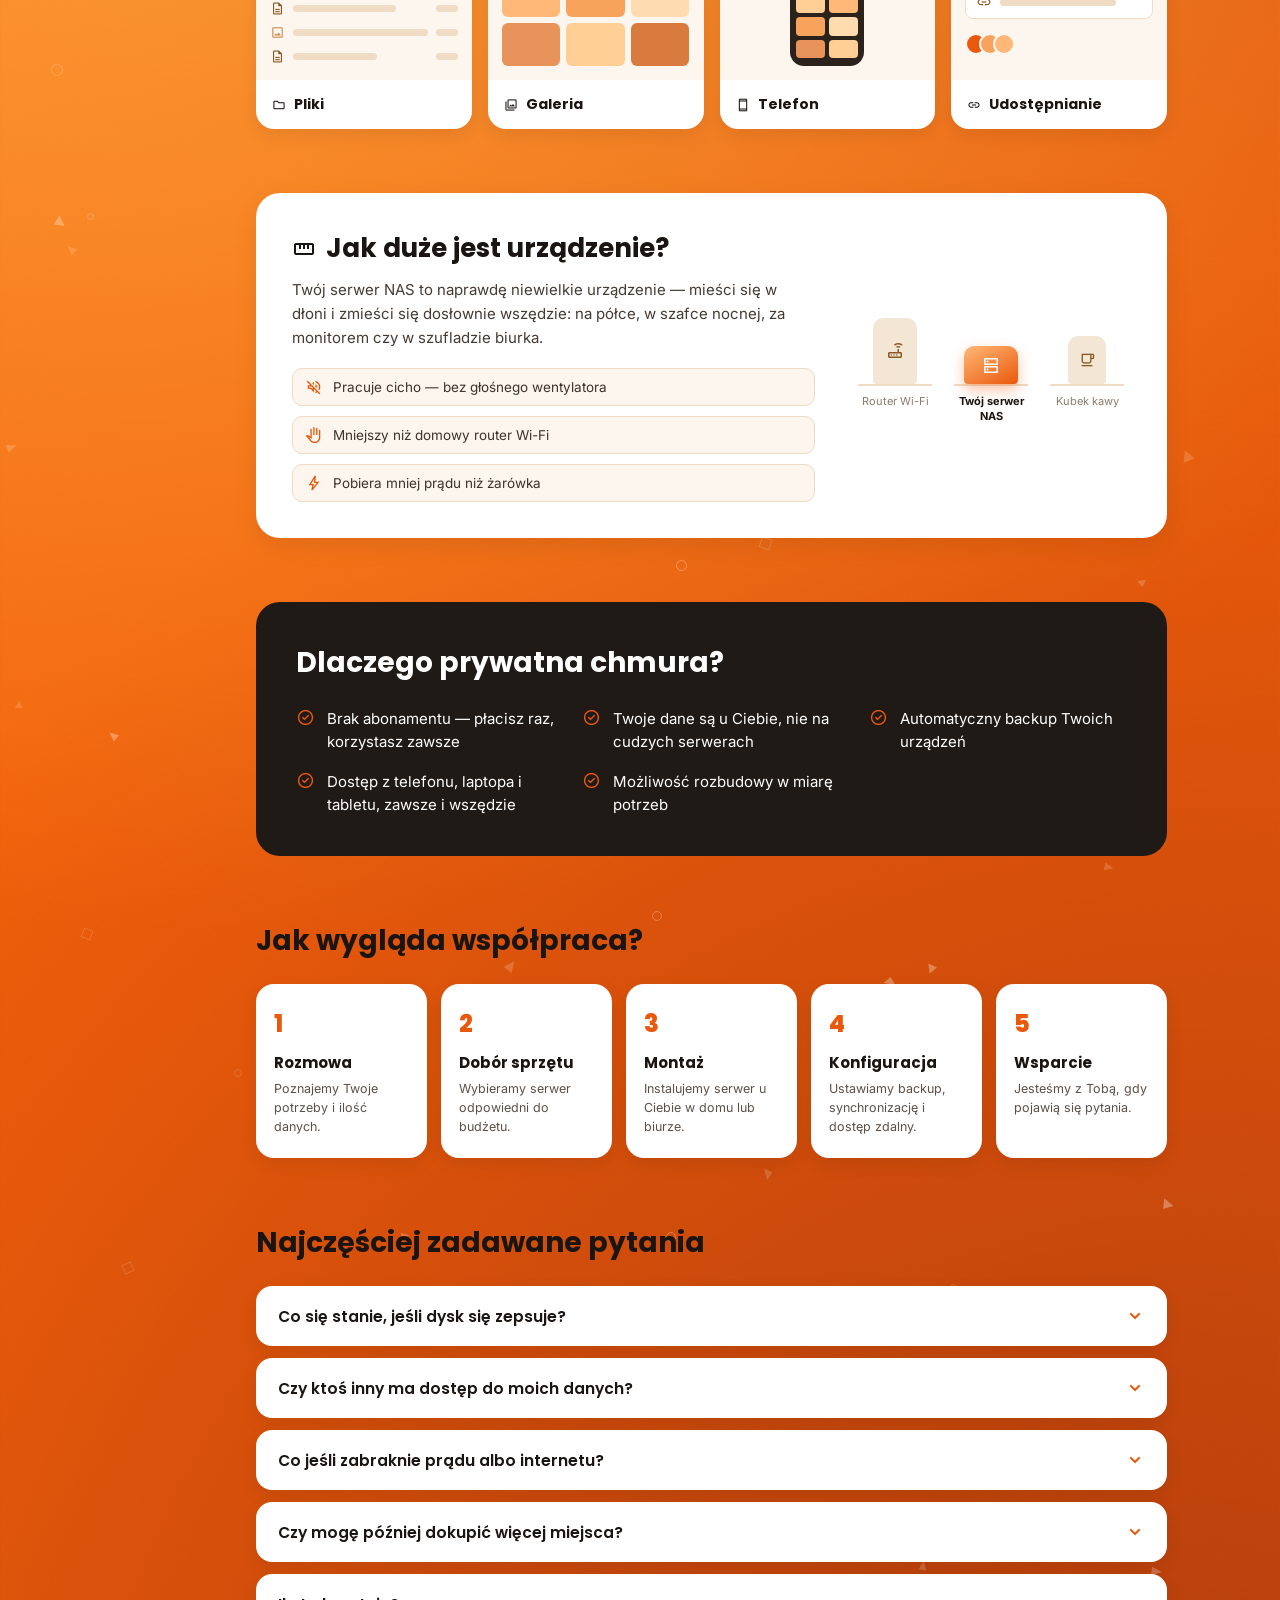
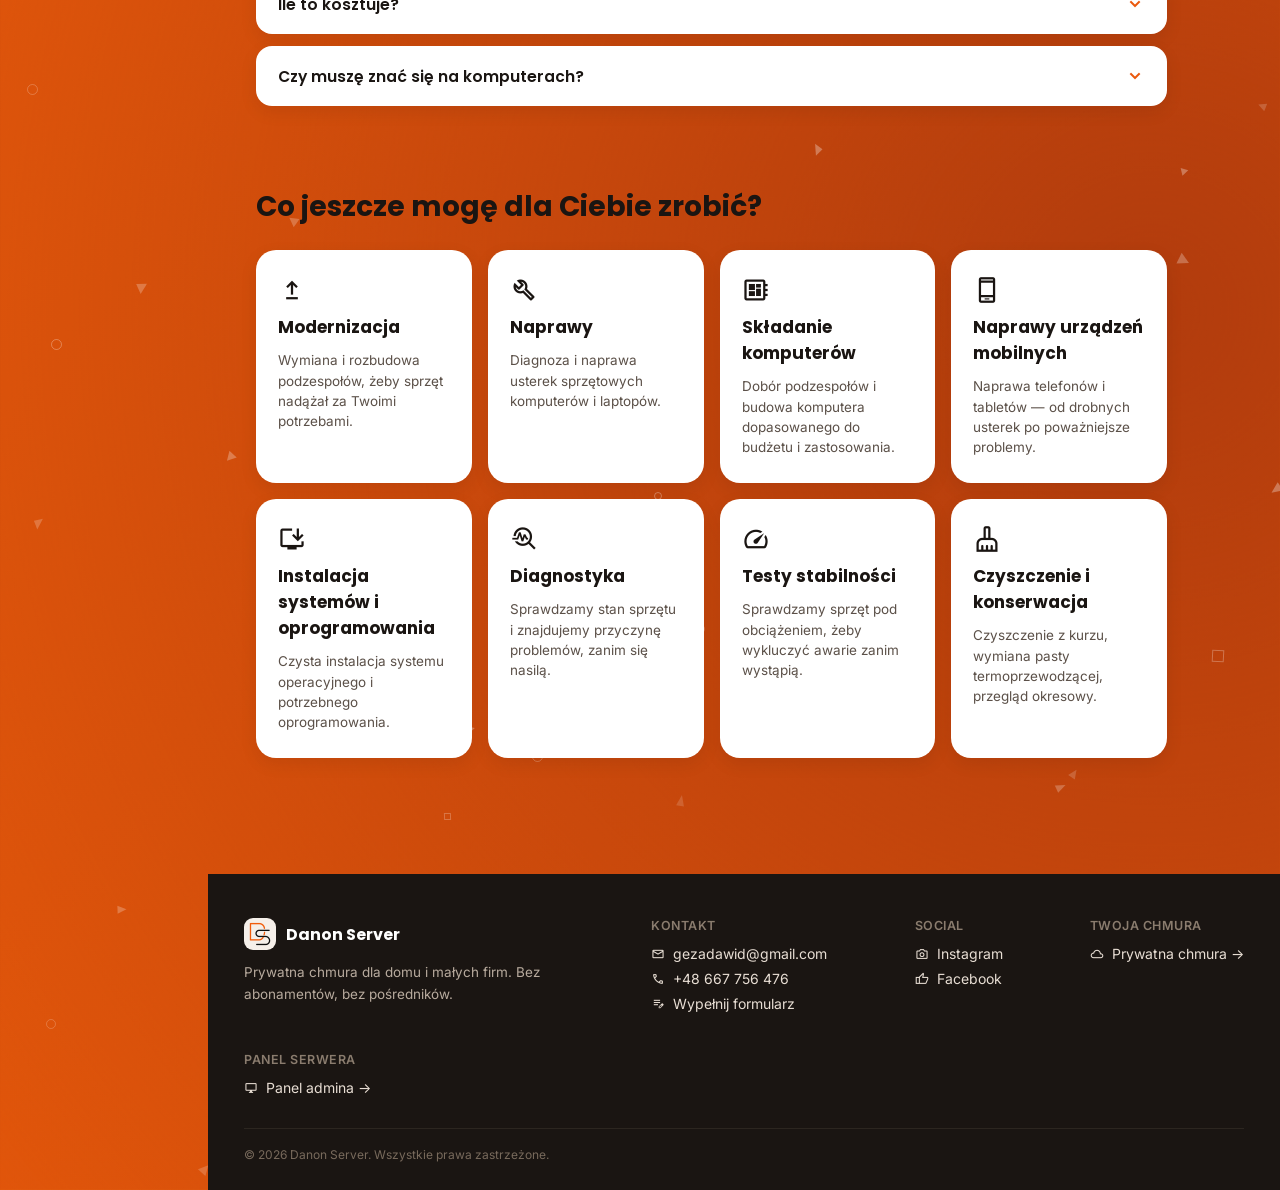
==== commit 546f5952: "Rename Nextcloud footer link label to 'Prywatna chmura'" ====
--- a/index.html
+++ b/index.html
@@ -372,7 +372,7 @@
         </div>
         <div class="footer-col">
           <div class="footer-col-title">TWOJA CHMURA</div>
-          <a href="https://nextcloud.danonserver.com"><span class="msi">cloud</span> nextcloud.danonserver.com →</a>
+          <a href="https://nextcloud.danonserver.com"><span class="msi">cloud</span> Prywatna chmura →</a>
         </div>
         <div class="footer-col">
           <div class="footer-col-title">PANEL SERWERA</div>
